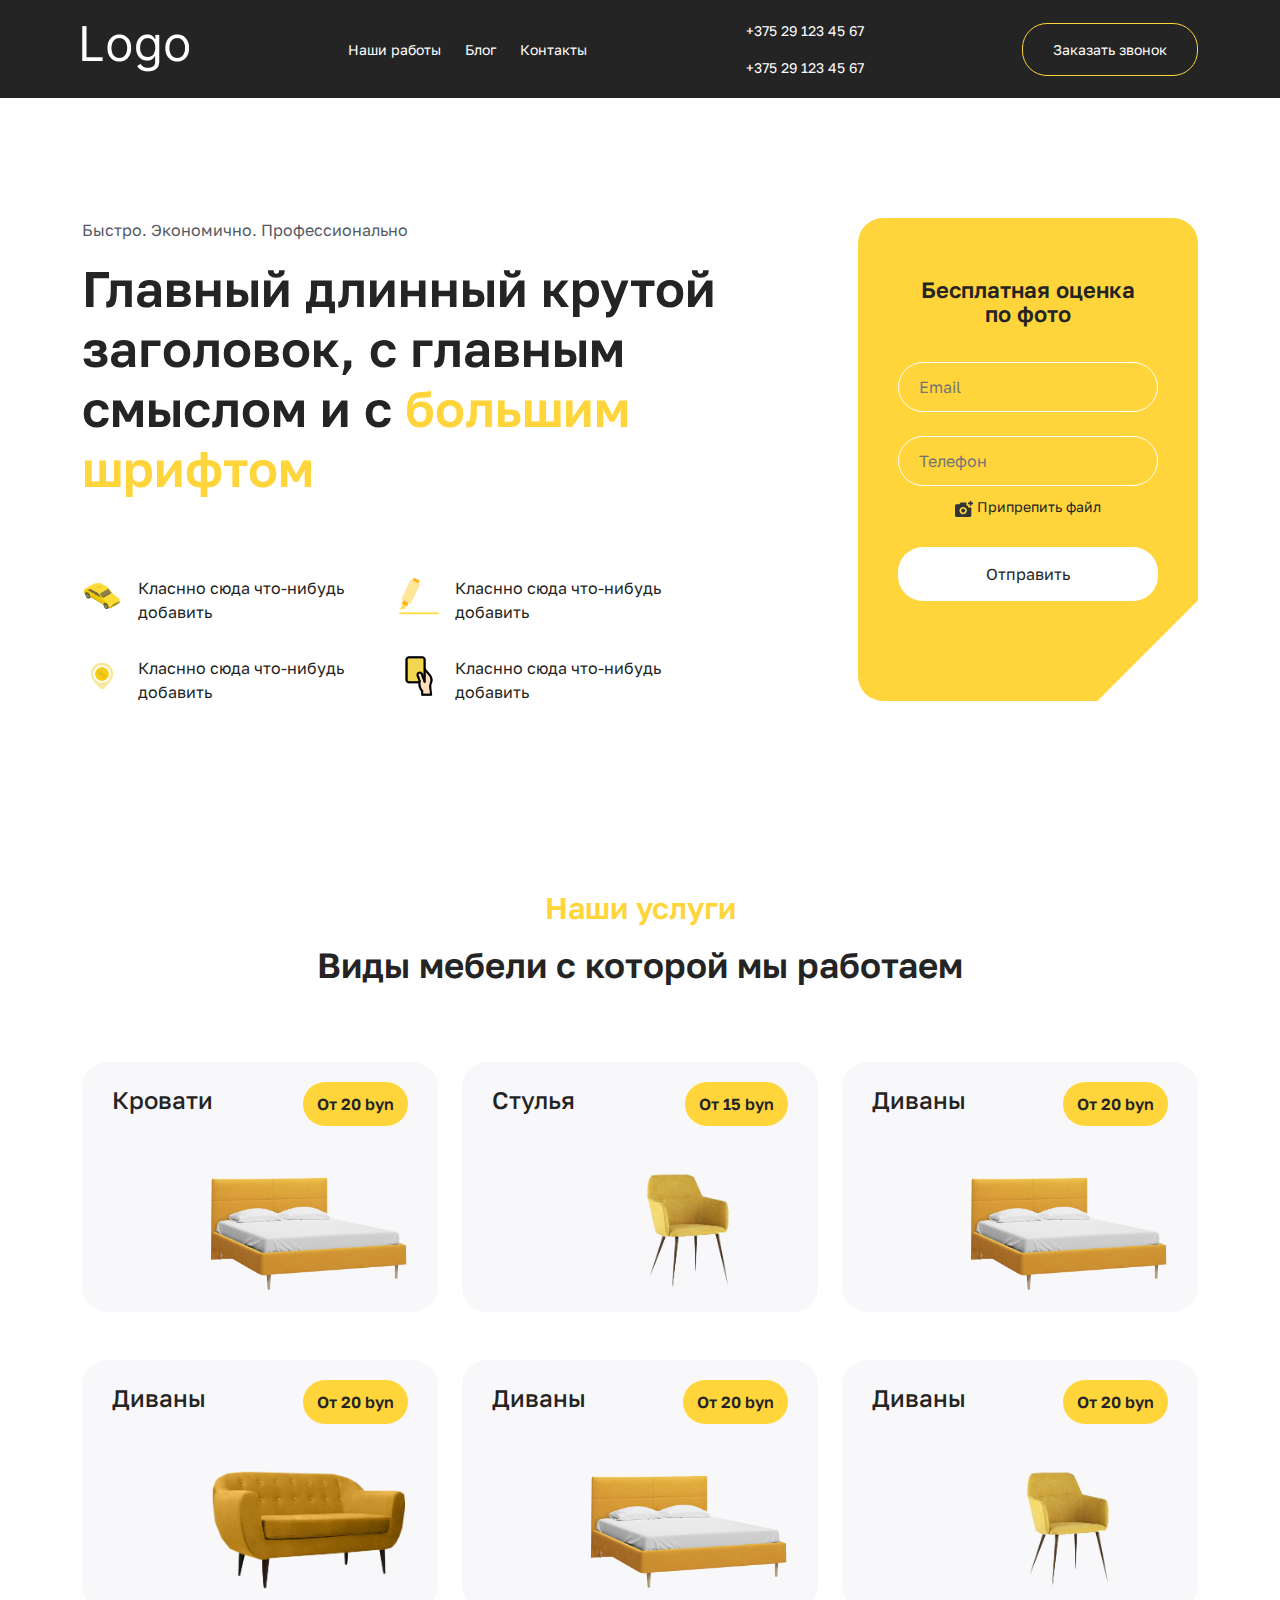
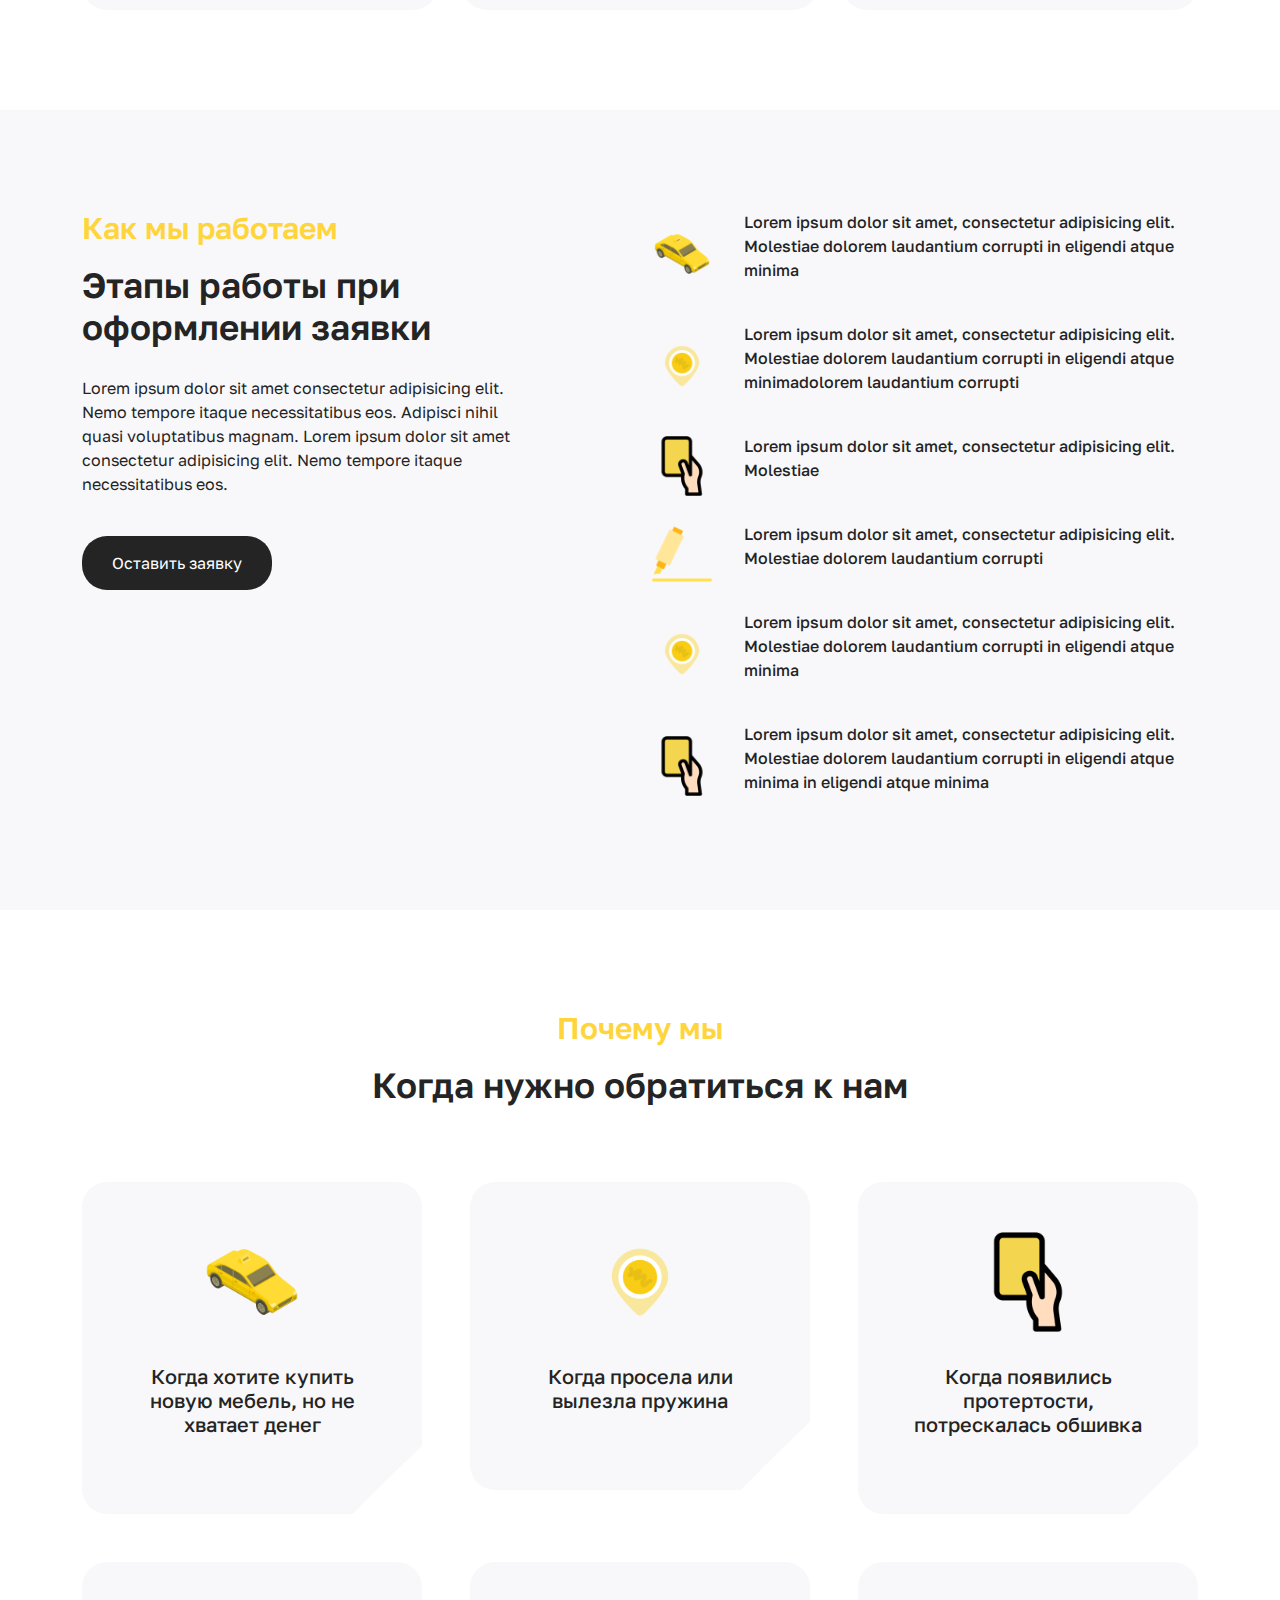
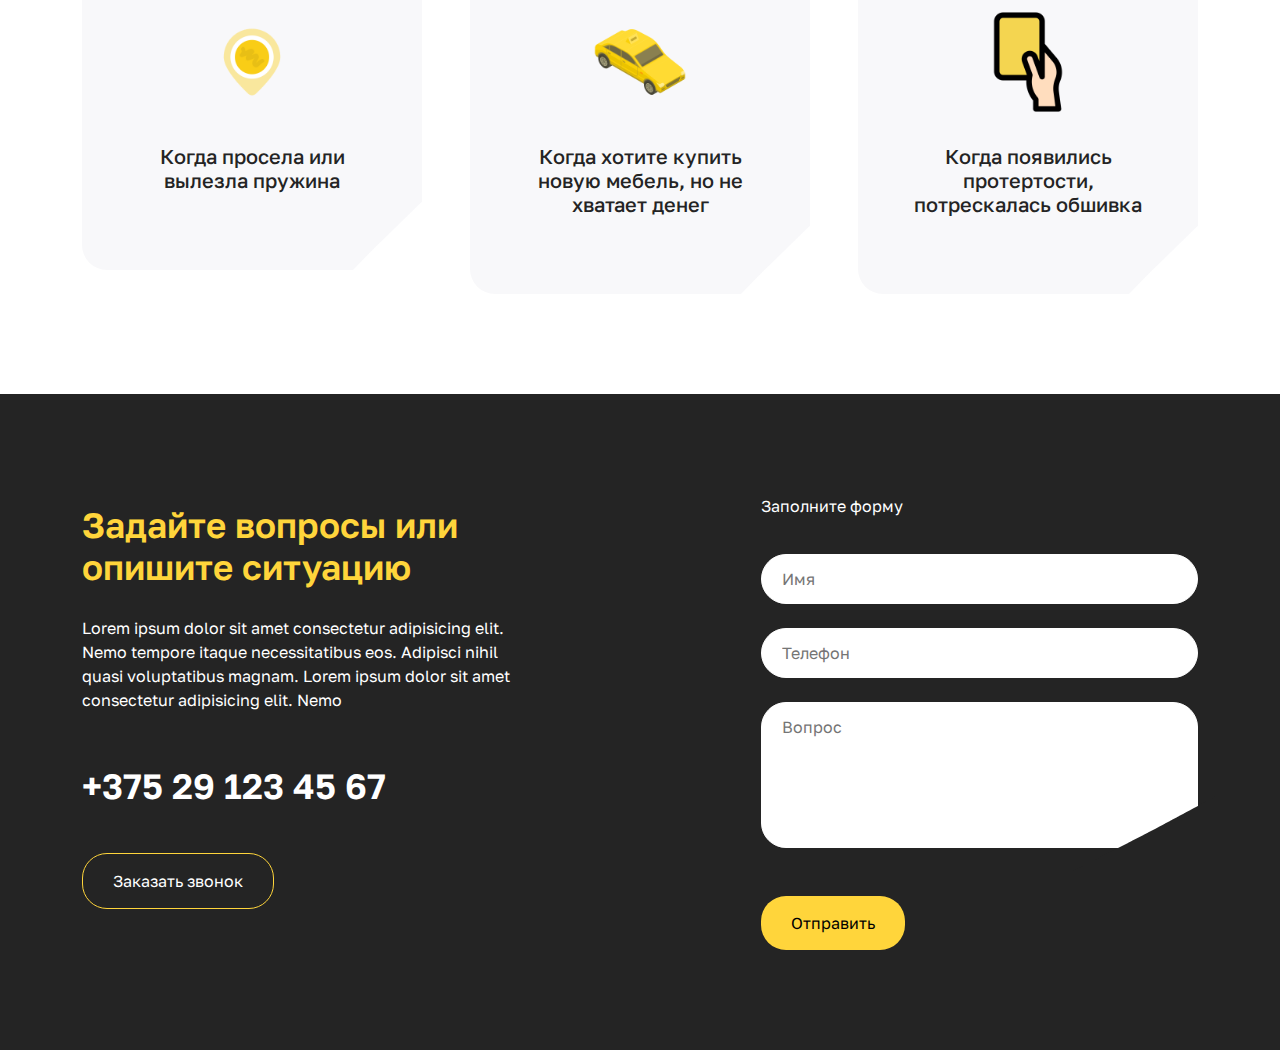
==== test/index.html @ 552418d0 "feat: add test" ====
<!DOCTYPE html>
<html lang="en">
  <head>
    <meta charset="UTF-8" />
    <meta name="viewport" content="width=device-width, initial-scale=1.0" />
    <link rel="stylesheet" href="./css/reset.css" />
    <link rel="stylesheet" href="./css/bootstrap.min.css" />
    <link rel="stylesheet" href="./css/style.min.css" />
    <title>Document</title>
  </head>
  <body>
    <header class="header">
      <div class="container">
        <div class="row justify-content-between align-items-center">
          <div class="col-auto">
            <a href="./index.html" class="logo">
              <img src="./img/Logo.png" alt="Логотип" />
            </a>
          </div>
          <div class="col-auto d-none d-md-block">
            <nav>
              <ul class="header__list">
                <li class="header__list-elem">
                  <a class="header__list-link" href="#">Наши работы</a>
                </li>
                <li class="header__list-elem">
                  <a class="header__list-link" href="#">Блог</a>
                </li>
                <li class="header__list-elem">
                  <a class="header__list-link" href="#">Контакты</a>
                </li>
              </ul>
            </nav>
          </div>
          <div class="col-auto">
            <div class="d-none d-lg-flex header__contacts">
              <a href="tel:+375 29 123 45 67">+375 29 123 45 67</a>
              <a href="tel:+375 29 123 45 67">+375 29 123 45 67</a>
            </div>
            <a class="d-block d-lg-none" href="tel:+375 29 123 45 67">
              <svg
                width="26"
                height="25"
                viewBox="0 0 26 25"
                fill="none"
                xmlns="http://www.w3.org/2000/svg"
              >
                <path
                  d="M18.1376 16.0383L17.4803 16.7045C17.4803 16.7045 15.916 18.2869 11.6477 13.9663C7.37941 9.64564 8.94373 8.06327 8.94373 8.06327L9.35684 7.64268C10.3781 6.61032 10.4748 4.95148 9.58362 3.73971L7.76363 1.26469C6.66008 -0.235326 4.52954 -0.433857 3.26566 0.845565L0.997897 3.1397C0.372456 3.775 -0.0464299 4.5956 0.0041253 5.50737C0.134124 7.84121 1.17123 12.8604 6.95475 18.7163C13.0893 24.9252 18.8453 25.1722 21.1983 24.9487C21.9436 24.8781 22.5908 24.4928 23.1122 23.9634L25.1633 21.8869C26.5499 20.4854 26.16 18.081 24.3862 17.1001L21.6273 15.5722C20.4631 14.9295 19.0476 15.1177 18.1376 16.0383Z"
                  fill="#FFD53B"
                />
              </svg>
            </a>
          </div>
          <div class="col-auto d-none d-md-block">
            <div class="header__btns">
              <button class="button button_secondary">Заказать звонок</button>
            </div>
          </div>
        </div>
      </div>
    </header>
    <section class="banner">
      <div class="container">
        <div class="row gy-4">
          <div class="col-12 col-md-7 col-lg-8">
            <span class="suptitle">Быстро. Экономично. Профессионально</span>
            <h1 class="mt-3">
              Главный длинный крутой заголовок, с главным смыслом и с
              <span class="main-color">большим шрифтом</span>
            </h1>
            <div class="d-none d-sm-block banner__preferense">
              <div class="row gy-3">
                <div class="col-sm-6 col-md-12 col-lg-5">
                  <div class="banner__preferense-elem">
                    <div class="banner__preferense-elem-img">
                      <img src="./img/car.png" alt="" />
                    </div>
                    <p>Класнно сюда что-нибудь добавить</p>
                  </div>
                </div>
                <div class="col-sm-6 col-md-12 col-lg-5">
                  <div class="banner__preferense-elem">
                    <div class="banner__preferense-elem-img">
                      <img src="./img/dogovor.png" alt="" />
                    </div>
                    <p>Класнно сюда что-нибудь добавить</p>
                  </div>
                </div>
                <div class="col-sm-6 col-md-12 col-lg-5">
                  <div class="banner__preferense-elem">
                    <div class="banner__preferense-elem-img">
                      <img src="./img/map.png" alt="" />
                    </div>

                    <p>Класнно сюда что-нибудь добавить</p>
                  </div>
                </div>
                <div class="col-sm-6 col-md-12 col-lg-5">
                  <div class="banner__preferense-elem">
                    <div class="banner__preferense-elem-img">
                      <img src="./img/pay.png" alt="" />
                    </div>
                    <p>Класнно сюда что-нибудь добавить</p>
                  </div>
                </div>
              </div>
            </div>
          </div>
          <div class="col-12 col-md-5 col-lg-4">
            <div class="banner__send">
              <form action=""></form>
              <p class="banner__send-title">
                Бесплатная оценка <br />
                по фото
              </p>
              <div class="banner__send-wrap">
                <input type="text" placeholder="Email" />
                <input type="text" placeholder="Телефон" />
              </div>
              <p class="file">
                <svg
                  width="18"
                  height="16"
                  viewBox="0 0 18 16"
                  fill="none"
                  xmlns="http://www.w3.org/2000/svg"
                >
                  <path
                    d="M14.7273 4.8V3.2H13.0909V1.6H14.7273V0H16.3636V1.6H18V3.2H16.3636V4.8H14.7273ZM8.18182 13.2C9.20455 13.2 10.074 12.8501 10.7902 12.1504C11.5064 11.4507 11.8642 10.6005 11.8636 9.6C11.8636 8.6 11.5058 7.75013 10.7902 7.0504C10.0745 6.35067 9.20509 6.00053 8.18182 6C7.15909 6 6.28991 6.35013 5.57427 7.0504C4.85864 7.75067 4.50055 8.60053 4.5 9.6C4.5 10.6 4.85809 11.4501 5.57427 12.1504C6.29045 12.8507 7.15964 13.2005 8.18182 13.2ZM8.18182 11.6C7.60909 11.6 7.125 11.4067 6.72955 11.02C6.33409 10.6333 6.13636 10.16 6.13636 9.6C6.13636 9.04 6.33409 8.56667 6.72955 8.18C7.125 7.79333 7.60909 7.6 8.18182 7.6C8.75455 7.6 9.23864 7.79333 9.63409 8.18C10.0295 8.56667 10.2273 9.04 10.2273 9.6C10.2273 10.16 10.0295 10.6333 9.63409 11.02C9.23864 11.4067 8.75455 11.6 8.18182 11.6ZM1.63636 16C1.18636 16 0.801273 15.8435 0.481091 15.5304C0.160909 15.2173 0.000545455 14.8405 0 14.4V4.8C0 4.36 0.160364 3.98347 0.481091 3.6704C0.801818 3.35733 1.18691 3.20053 1.63636 3.2H4.21364L5.72727 1.6H11.4545V4.8H13.0909V6.4H16.3636V14.4C16.3636 14.84 16.2035 15.2168 15.8834 15.5304C15.5632 15.844 15.1778 16.0005 14.7273 16H1.63636Z"
                    fill="#333333"
                  />
                </svg>

                Припрепить файл
              </p>
              <button class="button button_white">Отправить</button>
              <img src="./img/triangle.png" alt="" class="triangle" />
            </div>
          </div>
        </div>
      </div>
    </section>
    <section class="items">
      <div class="container">
        <div class="block-name text-md-center">
          <h2 class="suptitle main-color">Наши услуги</h2>
          <h3 class="block-name__title">Виды мебели с которой мы работаем</h3>
        </div>
        <div class="row mt-2 gx-4 gy-3 gy-md-5">
          <div class="col-12 col-md-6 col-lg-4">
            <div class="item-block">
              <div class="item-block__bg">
                <div class="item-block__info">
                  <h4 class="item-block__title">Кровати</h4>
                  <div class="item-block__price">От 20 byn</div>
                </div>
                <div class="item-block__img">
                  <img src="./img/11.png" alt="" />
                </div>
              </div>
            </div>
          </div>
          <div class="col-12 col-md-6 col-lg-4">
            <div class="item-block">
              <div class="item-block__bg">
                <div class="item-block__info">
                  <h4 class="item-block__title">Стулья</h4>
                  <div class="item-block__price">От 15 byn</div>
                </div>
                <div class="item-block__img">
                  <img src="./img/22.png" alt="" />
                </div>
              </div>
            </div>
          </div>
          <div class="col-12 col-md-6 col-lg-4">
            <div class="item-block">
              <div class="item-block__bg">
                <div class="item-block__info">
                  <h4 class="item-block__title">Диваны</h4>
                  <div class="item-block__price">От 20 byn</div>
                </div>
                <div class="item-block__img">
                  <img src="./img/11.png" alt="" />
                </div>
              </div>
            </div>
          </div>
          <div class="col-12 col-md-6 col-lg-4">
            <div class="item-block">
              <div class="item-block__bg">
                <div class="item-block__info">
                  <h4 class="item-block__title">Диваны</h4>
                  <div class="item-block__price">От 20 byn</div>
                </div>
                <div class="item-block__img">
                  <img src="./img/33.png" alt="" />
                </div>
              </div>
            </div>
          </div>
          <div class="col-12 col-md-6 col-lg-4">
            <div class="item-block">
              <div class="item-block__bg">
                <div class="item-block__info">
                  <h4 class="item-block__title">Диваны</h4>
                  <div class="item-block__price">От 20 byn</div>
                </div>
                <div class="item-block__img">
                  <img src="./img/11.png" alt="" />
                </div>
              </div>
            </div>
          </div>
          <div class="col-12 col-md-6 col-lg-4">
            <div class="item-block">
              <div class="item-block__bg">
                <div class="item-block__info">
                  <h4 class="item-block__title">Диваны</h4>
                  <div class="item-block__price">От 20 byn</div>
                </div>
                <div class="item-block__img">
                  <img src="./img/22.png" alt="" />
                </div>
              </div>
            </div>
          </div>
        </div>
      </div>
    </section>
    <section class="service">
      <div class="container">
        <div class="row justify-content-between gy-5">
          <div class="col-12 col-lg-5">
            <div class="block-name">
              <h2 class="suptitle main-color">Как мы работаем</h2>
              <h3 class="block-name__title">
                Этапы работы при оформлении заявки
              </h3>
              <p class="block-name__text">
                Lorem ipsum dolor sit amet consectetur adipisicing elit. Nemo
                tempore itaque necessitatibus eos. Adipisci nihil quasi
                voluptatibus magnam. Lorem ipsum dolor sit amet consectetur
                adipisicing elit. Nemo tempore itaque necessitatibus eos.
              </p>
              <button class="button button_black">Оставить заявку</button>
            </div>
          </div>
          <div class="col-12 col-lg-6">
            <div class="service__wrap">
              <div class="service__elem">
                <div class="service__img">
                  <img src="./img/car.png" alt="" />
                </div>
                <p class="service__text">
                  Lorem ipsum dolor sit amet, consectetur adipisicing elit.
                  Molestiae dolorem laudantium corrupti in eligendi atque minima
                </p>
              </div>

              <div class="service__elem">
                <div class="service__img">
                  <img src="./img/map.png" alt="" />
                </div>
                <p class="service__text">
                  Lorem ipsum dolor sit amet, consectetur adipisicing elit.
                  Molestiae dolorem laudantium corrupti in eligendi atque
                  minimadolorem laudantium corrupti
                </p>
              </div>
              <div class="service__elem">
                <div class="service__img">
                  <img src="./img/pay.png" alt="" />
                </div>
                <p class="service__text">
                  Lorem ipsum dolor sit amet, consectetur adipisicing elit.
                  Molestiae
                </p>
              </div>
              <div class="service__elem">
                <div class="service__img">
                  <img src="./img/dogovor.png" alt="" />
                </div>
                <p class="service__text">
                  Lorem ipsum dolor sit amet, consectetur adipisicing elit.
                  Molestiae dolorem laudantium corrupti
                </p>
              </div>
              <div class="service__elem">
                <div class="service__img">
                  <img src="./img/map.png" alt="" />
                </div>
                <p class="service__text">
                  Lorem ipsum dolor sit amet, consectetur adipisicing elit.
                  Molestiae dolorem laudantium corrupti in eligendi atque minima
                </p>
              </div>
              <div class="service__elem">
                <div class="service__img">
                  <img src="./img/pay.png" alt="" />
                </div>
                <p class="service__text">
                  Lorem ipsum dolor sit amet, consectetur adipisicing elit.
                  Molestiae dolorem laudantium corrupti in eligendi atque minima
                  in eligendi atque minima
                </p>
              </div>
            </div>
          </div>
        </div>
      </div>
    </section>
    <section class="preference">
      <div class="container">
        <div class="block-name text-center">
          <h2 class="suptitle main-color">Почему мы</h2>
          <h3 class="block-name__title">Когда нужно обратиться к нам</h3>
        </div>
        <div class="row mt-0 g-3 g-md-5">
          <div class="col-12 col-md-6 col-lg-4">
            <div class="pref-block">
              <img src="./img/car.png" alt="" />
              <h4 class="pref-block__title">
                Когда хотите купить новую мебель, но не хватает денег
              </h4>
              <img src="./img/triangle-2.png" alt="" class="triangle-2" />
            </div>
          </div>
          <div class="col-12 col-md-6 col-lg-4">
            <div class="pref-block">
              <img src="./img/map.png" alt="" />
              <h4 class="pref-block__title">
                Когда просела или вылезла пружина
              </h4>
              <img src="./img/triangle-2.png" alt="" class="triangle-2" />
            </div>
          </div>
          <div class="col-12 col-md-6 col-lg-4">
            <div class="pref-block">
              <img src="./img/pay.png" alt="" />
              <h4 class="pref-block__title">
                Когда появились протертости, потрескалась обшивка
              </h4>
              <img src="./img/triangle-2.png" alt="" class="triangle-2" />
            </div>
          </div>
          <div class="col-12 col-md-6 col-lg-4">
            <div class="pref-block">
              <img src="./img/map.png" alt="" />
              <h4 class="pref-block__title">
                Когда просела или вылезла пружина
              </h4>
              <img src="./img/triangle-2.png" alt="" class="triangle-2" />
            </div>
          </div>
          <div class="col-12 col-md-6 col-lg-4">
            <div class="pref-block">
              <img src="./img/car.png" alt="" />
              <h4 class="pref-block__title">
                Когда хотите купить новую мебель, но не хватает денег
              </h4>
              <img src="./img/triangle-2.png" alt="" class="triangle-2" />
            </div>
          </div>
          <div class="col-12 col-md-6 col-lg-4">
            <div class="pref-block">
              <img src="./img/pay.png" alt="" />
              <h4 class="pref-block__title">
                Когда появились протертости, потрескалась обшивка
              </h4>
              <img src="./img/triangle-2.png" alt="" class="triangle-2" />
            </div>
          </div>
        </div>
      </div>
    </section>
    <div class="question">
      <div class="container">
        <div class="row justify-content-between gy-5 g-md-5">
          <div class="col-12 col-md-7 col-lg-5">
            <div class="block-name">
              <h3 class="block-name__title main-color">
                Задайте вопросы или опишите ситуацию
              </h3>
              <p class="block-name__text white-color">
                Lorem ipsum dolor sit amet consectetur adipisicing elit. Nemo
                tempore itaque necessitatibus eos. Adipisci nihil quasi
                voluptatibus magnam. Lorem ipsum dolor sit amet consectetur
                adipisicing elit. Nemo
              </p>
              <a href="tel:+375 29 123 45 67" class="block-phone mt-5"
                >+375 29 123 45 67</a
              >
              <button class="button button_secondary">Заказать звонок</button>
            </div>
          </div>
          <div class="col-12 col-md-5 col-lg-5">
            <div class="mail">
              <form action="">
                <p>Заполните форму</p>
                <div class="mail__wrap">
                  <input type="text" placeholder="Имя" />
                  <input type="text" placeholder="Телефон" />
                  <textarea
                    name=""
                    id=""
                    cols="30"
                    rows="5"
                    placeholder="Вопрос"
                  ></textarea>
                  <img src="./img/triangle-3.png" alt="" class="triangle-3" />
                </div>
                <button class="button button_primary mt-5">Отправить</button>
              </form>
            </div>
          </div>
        </div>
      </div>
    </div>
  </body>
</html>
---- test/css/style.min.css ----
@import url(https://fonts.googleapis.com/css2?family=Golos+Text:wght@400;500;600;700;800;900&display=swap);.button{display:flex;align-items:center;justify-content:center;gap:.5rem;outline:0;border:none;border-radius:25px;background-color:rgba(0,0,0,0);padding:15px 30px;transition:.4s}@media screen and (max-width:991px){.button{padding:10px 15px}}.button_primary{background-color:#ffd53b}.button_secondary{border:1.5px solid #ffd53b;color:#fff}.button_secondary:hover{background-color:#ffd53b;color:#242424}.button_white{background-color:#fff;color:#242424}.button_white:hover{background-color:#ffd53b}.button_black{background-color:#242424;color:#fff}.button_black:hover{background-color:#ffd53b;color:#242424}body{font-family:"Golos Text",sans-serif;color:#242424}.overflow{overflow-y:hidden}a{text-decoration:none}.suptitle{color:#555a65}.main-color{color:#ffd53b}.white-color{color:#fff}.file{font-size:14px;font-weight:400;padding:10px 0;text-align:center}.block-phone{display:block;color:#fff;font-size:35px;font-weight:600;transition:.4s}.block-phone:hover{color:#ffd53b}@media screen and (max-width:767px){.block-phone{font-size:25px}}ul{margin:0;padding:0}.header{padding:20px 0;background-color:#242424;color:#fff;font-size:14px}.header__list{display:flex;gap:1.5rem}.header__list-link{color:#fff;transition:.4s}.header__list-link:hover{color:#ffd53b}.header__contacts{display:flex;flex-direction:column;gap:1rem}.header__contacts a{color:#fff;transition:.4s}.header__contacts a:hover{color:#ffd53b}.header__btns{display:flex;gap:1.5rem}.banner{padding:120px 0 100px}@media screen and (max-width:1199px){.banner{padding:70px 0 100px}}@media screen and (max-width:991px){.banner{padding:70px 0}}@media screen and (max-width:767px){.banner{padding:50px 0 70px}}.banner h1{font-weight:600;font-size:50px}@media screen and (max-width:1199px){.banner h1{font-size:40px}}@media screen and (max-width:991px){.banner h1{font-size:35px}}@media screen and (max-width:767px){.banner h1{font-size:30px}}.banner__preferense{padding:70px 0 0 0}@media screen and (max-width:1199px){.banner__preferense{padding:50px 0 0 0}}@media screen and (max-width:991px){.banner__preferense{padding:30px 0 0 0}}.banner__preferense-elem{display:flex;gap:1rem}.banner__preferense-elem p{max-width:220px}@media screen and (max-width:767px){.banner__preferense-elem p{max-width:100%}}.banner__preferense-elem-img{width:40px}.banner__preferense-elem-img img{width:100%}.banner__send{position:relative;margin-left:auto;padding:60px 40px 100px;max-width:340px;background-color:#ffd53b;border-radius:25px}@media screen and (max-width:1199px){.banner__send{padding:30px 20px 45px;position:static}}@media screen and (max-width:991px){.banner__send{position:sticky;top:20px}}@media screen and (max-width:767px){.banner__send{margin-left:auto;margin-right:auto}}.banner__send-title{font-size:22px;font-weight:600;text-align:center;line-height:110%}.banner__send-wrap{display:flex;flex-direction:column;gap:1.5rem;padding-top:20px}.banner__send input{display:block;outline:0;padding:12px 20px;width:100%;border:1.5px solid #fff;border-radius:25px;background:rgba(0,0,0,0)}.banner__send button{width:100%;margin-top:20px}.banner__send .triangle{position:absolute;bottom:-25px;right:-19px}@media screen and (max-width:1199px){.banner__send .triangle{bottom:-75px}}@media screen and (max-width:767px){.banner__send .triangle{display:none}}.block-name h2{font-size:30px;font-weight:600}@media screen and (max-width:767px){.block-name h2{font-size:20px}}.block-name h3{padding:10px 0 20px;font-weight:600;font-size:35px}@media screen and (max-width:767px){.block-name h3{font-size:25px}}.block-name button{margin-top:40px}.item-block__bg{display:flex;flex-direction:column;justify-content:space-between;align-items:end;height:250px;padding:20px 30px;border-radius:25px;background-color:#f8f8fa}.item-block__info{width:100%;display:flex;justify-content:space-between;align-items:center}.item-block__price{background-color:#ffd53b;padding:10px 14px;border-radius:25px;font-weight:600}.item-block__img{width:200px}.item-block__img img{width:100%;max-height:120px;-o-object-fit:contain;object-fit:contain}.items{padding:70px 0 100px}@media screen and (max-width:991px){.items{padding:50px 0 70px}}@media screen and (max-width:767px){.items{padding:0 0 70px}}.service{padding:100px 0 100px;background-color:#f8f8fa}@media screen and (max-width:767px){.service{padding:70px 0 70px}}.service__wrap{display:flex;flex-direction:column;gap:1.5rem}.service__elem{display:flex;align-items:center;gap:2rem}@media screen and (max-width:767px){.service__elem{gap:1rem}}.service__img{width:60px;flex-shrink:0}.service__img img{width:100%}.service__text{font-weight:500}@media screen and (max-width:425px){.service__text{font-size:14px}}.preference{padding:100px 0 100px}@media screen and (max-width:767px){.preference{padding:70px 0 70px}}.pref-block{position:relative;display:flex;flex-direction:column;align-items:center;gap:2rem;padding:50px 40px 70px;text-align:center;background-color:#f8f8fa;border-radius:25px}@media screen and (max-width:767px){.pref-block{padding:20px 20px 40px;gap:1rem}}.pref-block img{width:100px}.pref-block__title{font-size:20px}@media screen and (max-width:767px){.pref-block__title{font-size:16px}}.pref-block .triangle-2{position:absolute;bottom:-28px;right:-3px}@media screen and (max-width:767px){.pref-block .triangle-2{display:none}}.question{padding:100px 0 100px;background-color:#242424;color:#fff}@media screen and (max-width:767px){.question{padding:70px 0 70px}}.mail__wrap{position:relative;display:flex;flex-direction:column;gap:1.5rem;padding-top:20px}.mail__wrap input{display:block;outline:0;padding:12px 20px;width:100%;border:1.5px solid #fff;border-radius:25px;background:#fff}.mail__wrap textarea{display:block;outline:0;padding:12px 20px;width:100%;border:1.5px solid #fff;border-radius:25px;background:#fff}.mail__wrap .triangle-3{position:absolute;bottom:-23px;right:-18px}@media screen and (max-width:767px){.mail__wrap .triangle-3{display:none}}
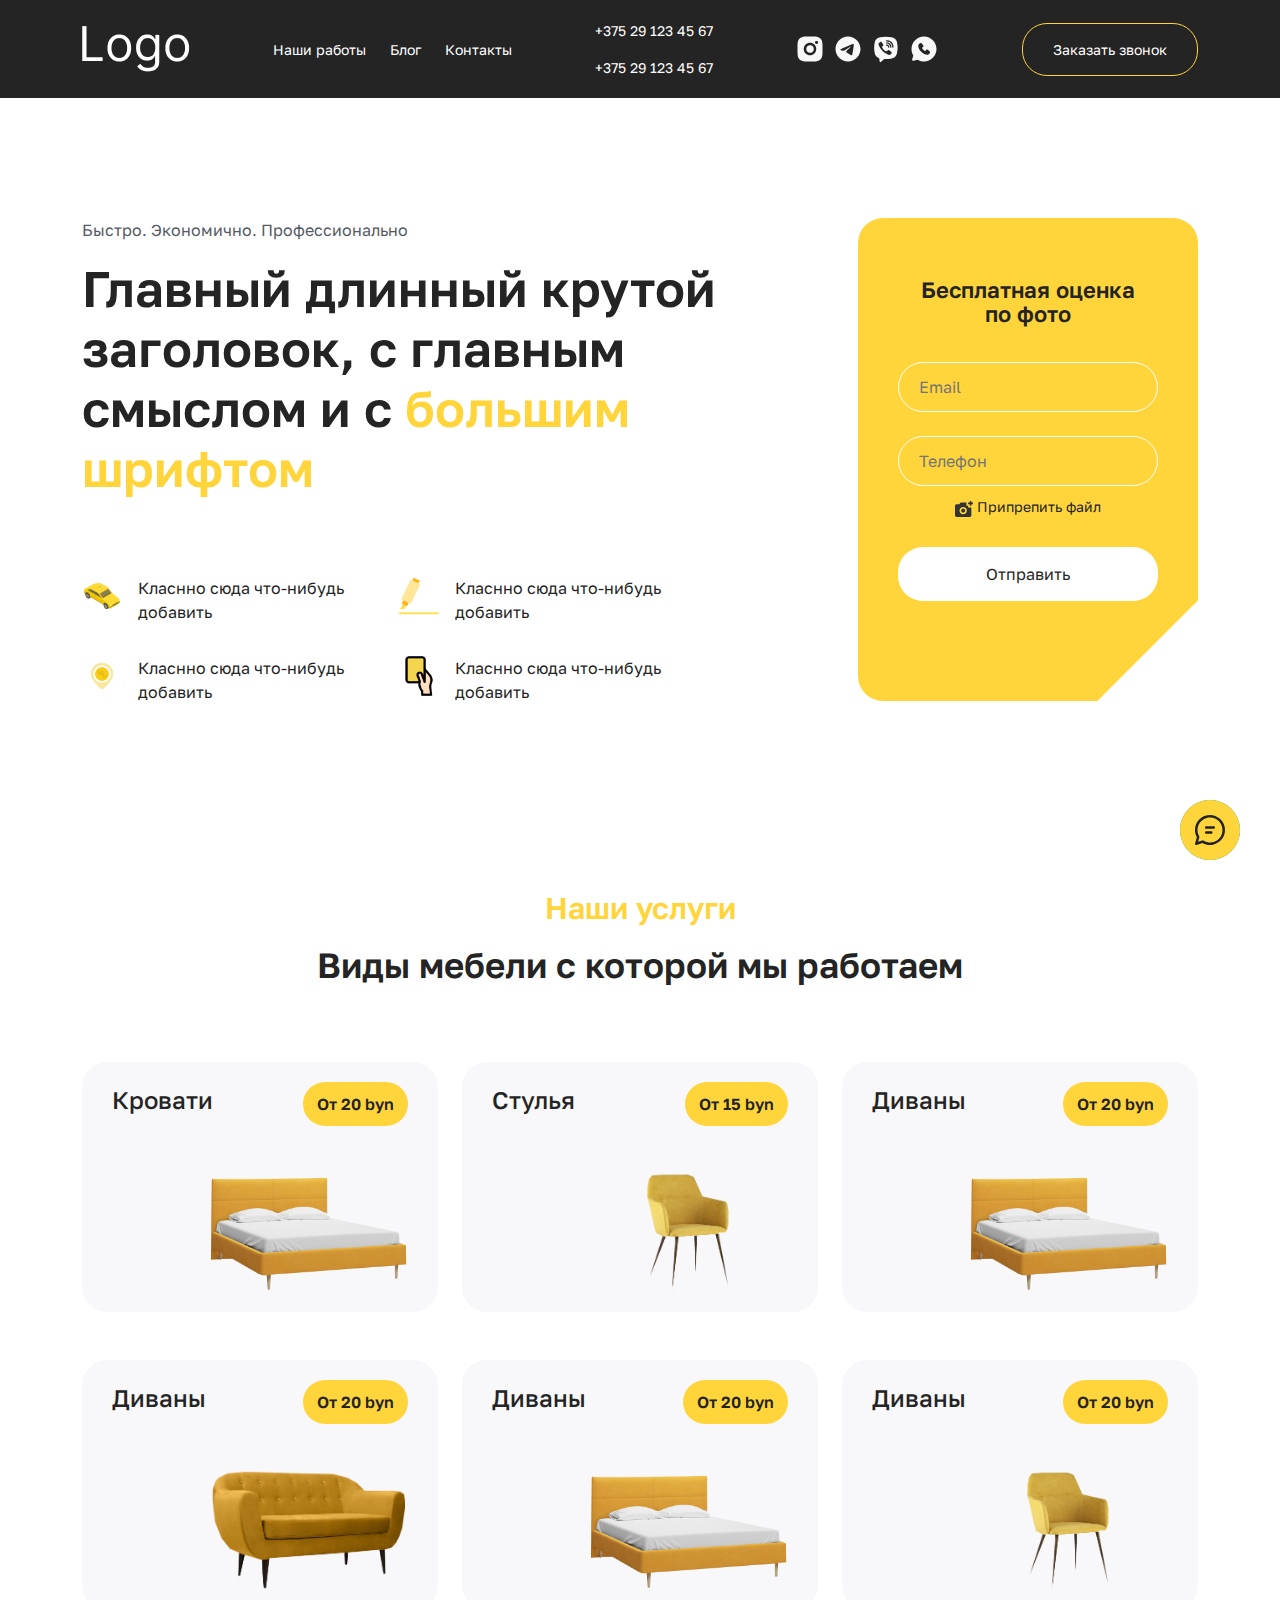
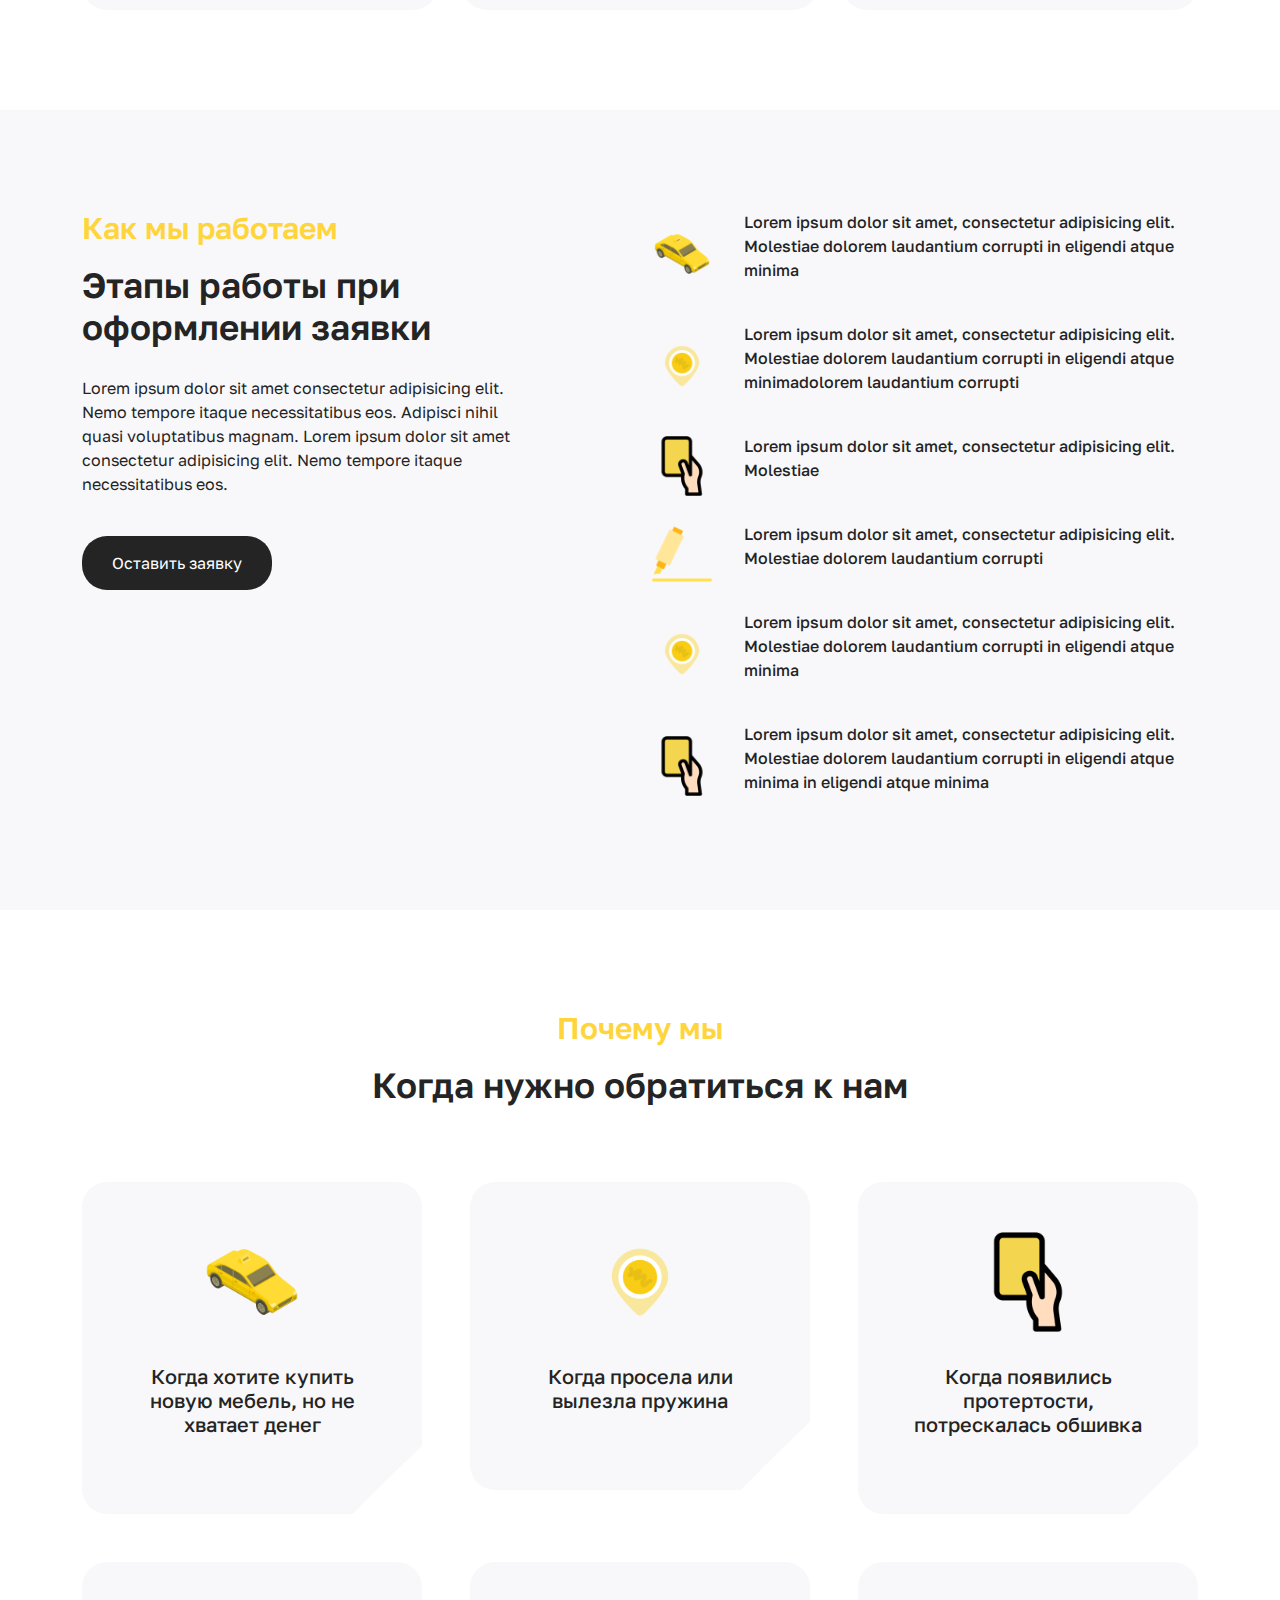
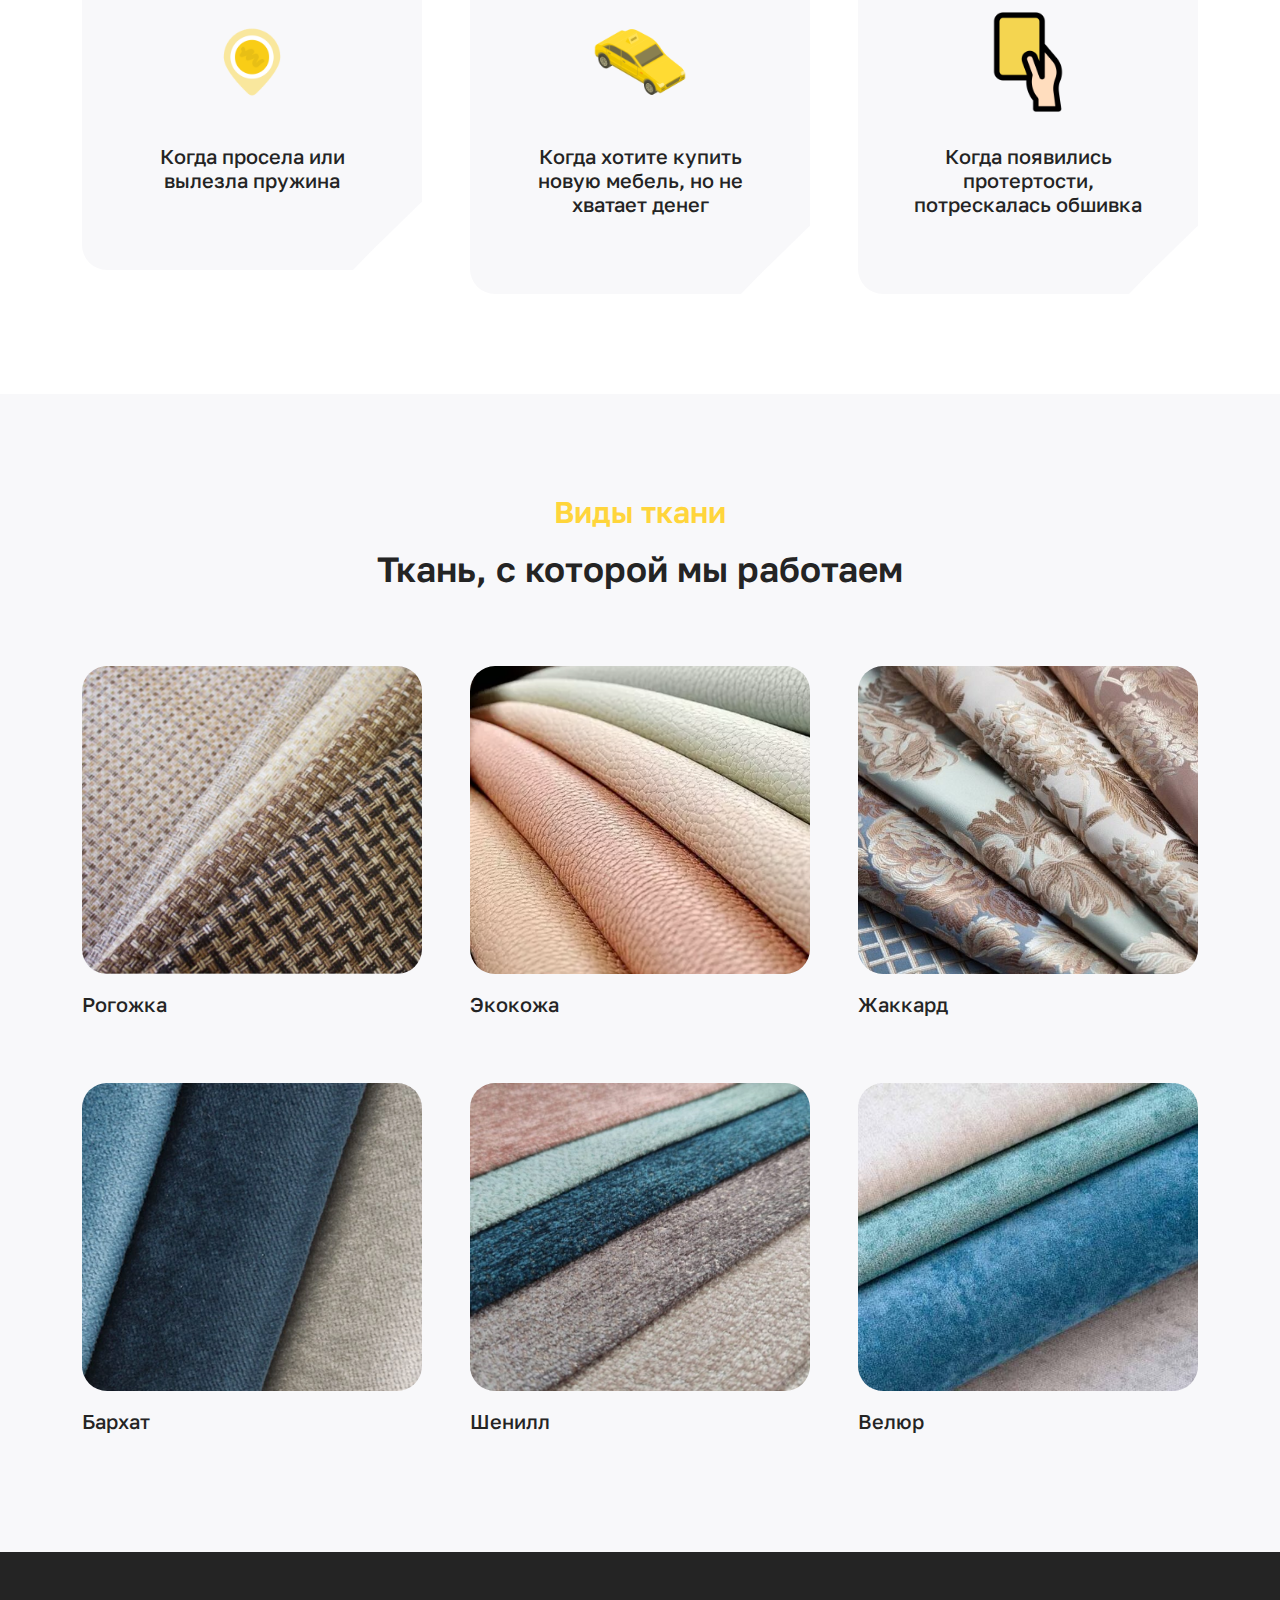
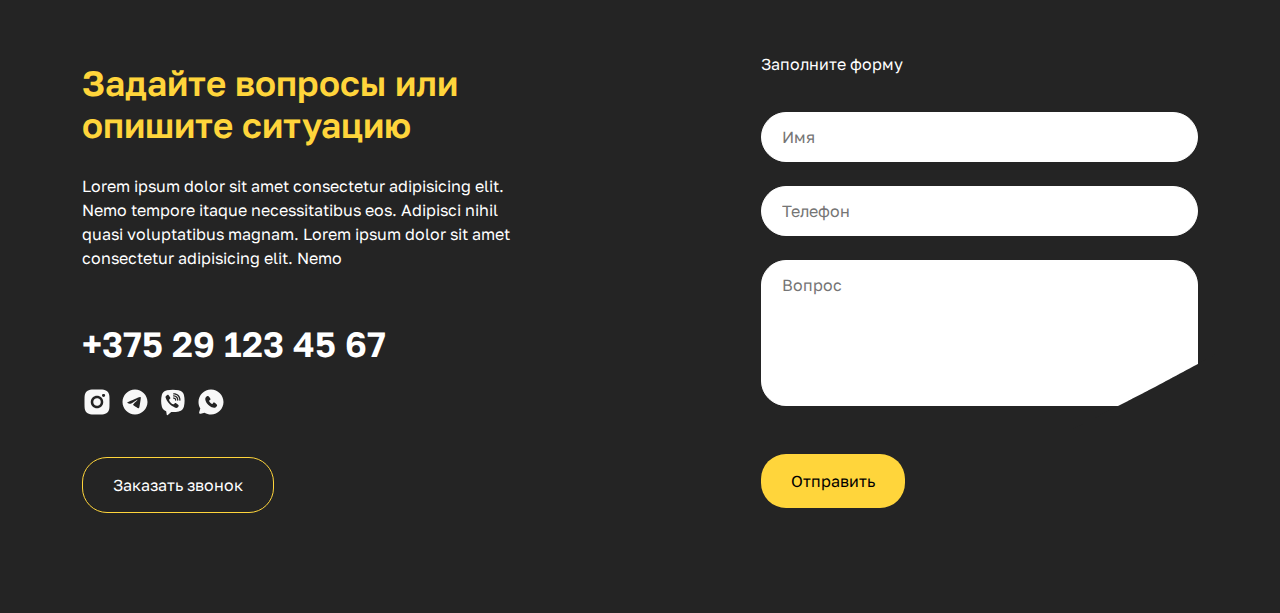
==== commit 8856b77e: "feat: add praki to main" ====
--- a/test/index.html
+++ b/test/index.html
@@ -51,6 +51,69 @@
                 />
               </svg>
             </a>
+          </div>
+          <div class="col-auto">
+            <div class="d-none d-lg-flex gap-2">
+              <svg
+                width="30"
+                height="30"
+                viewBox="0 0 24 24"
+                fill="none"
+                xmlns="http://www.w3.org/2000/svg"
+              >
+                <path
+                  d="M13.028 2C14.153 2.003 14.724 2.009 15.217 2.023L15.411 2.03C15.635 2.038 15.856 2.048 16.123 2.06C17.187 2.11 17.913 2.278 18.55 2.525C19.21 2.779 19.766 3.123 20.322 3.678C20.8305 4.1779 21.224 4.78259 21.475 5.45C21.722 6.087 21.89 6.813 21.94 7.878C21.952 8.144 21.962 8.365 21.97 8.59L21.976 8.784C21.991 9.276 21.997 9.847 21.999 10.972L22 11.718V13.028C22.0025 13.7574 21.9948 14.4868 21.977 15.216L21.971 15.41C21.963 15.635 21.953 15.856 21.941 16.122C21.891 17.187 21.721 17.912 21.475 18.55C21.2247 19.2178 20.8311 19.8226 20.322 20.322C19.822 20.8303 19.2173 21.2238 18.55 21.475C17.913 21.722 17.187 21.89 16.123 21.94C15.8857 21.9512 15.6484 21.9612 15.411 21.97L15.217 21.976C14.724 21.99 14.153 21.997 13.028 21.999L12.282 22H10.973C10.2433 22.0025 9.51355 21.9948 8.78403 21.977L8.59003 21.971C8.35264 21.962 8.1153 21.9517 7.87803 21.94C6.81403 21.89 6.08803 21.722 5.45003 21.475C4.7827 21.2244 4.17824 20.8308 3.67903 20.322C3.17007 19.8223 2.77625 19.2176 2.52503 18.55C2.27803 17.913 2.11003 17.187 2.06003 16.122C2.04889 15.8847 2.03889 15.6474 2.03003 15.41L2.02503 15.216C2.0066 14.4868 1.99827 13.7574 2.00003 13.028V10.972C1.99724 10.2426 2.00457 9.5132 2.02203 8.784L2.02903 8.59C2.03703 8.365 2.04703 8.144 2.05903 7.878C2.10903 6.813 2.27703 6.088 2.52403 5.45C2.77514 4.7819 3.16975 4.17702 3.68003 3.678C4.17912 3.16947 4.78317 2.77599 5.45003 2.525C6.08803 2.278 6.81303 2.11 7.87803 2.06C8.14403 2.048 8.36603 2.038 8.59003 2.03L8.78403 2.024C9.51322 2.00623 10.2426 1.99857 10.972 2.001L13.028 2ZM12 7C10.6739 7 9.40218 7.52678 8.46449 8.46447C7.52681 9.40215 7.00003 10.6739 7.00003 12C7.00003 13.3261 7.52681 14.5979 8.46449 15.5355C9.40218 16.4732 10.6739 17 12 17C13.3261 17 14.5979 16.4732 15.5356 15.5355C16.4732 14.5979 17 13.3261 17 12C17 10.6739 16.4732 9.40215 15.5356 8.46447C14.5979 7.52678 13.3261 7 12 7ZM12 9C12.394 8.99993 12.7841 9.07747 13.1481 9.22817C13.5121 9.37887 13.8429 9.5998 14.1215 9.87833C14.4001 10.1569 14.6211 10.4875 14.772 10.8515C14.9228 11.2154 15.0005 11.6055 15.0005 11.9995C15.0006 12.3935 14.9231 12.7836 14.7724 13.1476C14.6217 13.5116 14.4007 13.8423 14.1222 14.121C13.8437 14.3996 13.513 14.6206 13.149 14.7714C12.7851 14.9223 12.395 14.9999 12.001 15C11.2054 15 10.4423 14.6839 9.87971 14.1213C9.3171 13.5587 9.00103 12.7956 9.00103 12C9.00103 11.2044 9.3171 10.4413 9.87971 9.87868C10.4423 9.31607 11.2054 9 12.001 9M17.251 5.5C16.9195 5.5 16.6016 5.6317 16.3671 5.86612C16.1327 6.10054 16.001 6.41848 16.001 6.75C16.001 7.08152 16.1327 7.39946 16.3671 7.63388C16.6016 7.8683 16.9195 8 17.251 8C17.5825 8 17.9005 7.8683 18.1349 7.63388C18.3693 7.39946 18.501 7.08152 18.501 6.75C18.501 6.41848 18.3693 6.10054 18.1349 5.86612C17.9005 5.6317 17.5825 5.5 17.251 5.5Z"
+                  fill="#F8F8F8"
+                />
+              </svg>
+              <svg
+                width="30"
+                height="30"
+                viewBox="0 0 24 24"
+                fill="none"
+                xmlns="http://www.w3.org/2000/svg"
+              >
+                <path
+                  d="M12 2C6.48 2 2 6.48 2 12C2 17.52 6.48 22 12 22C17.52 22 22 17.52 22 12C22 6.48 17.52 2 12 2ZM16.64 8.8C16.49 10.38 15.84 14.22 15.51 15.99C15.37 16.74 15.09 16.99 14.83 17.02C14.25 17.07 13.81 16.64 13.25 16.27C12.37 15.69 11.87 15.33 11.02 14.77C10.03 14.12 10.67 13.76 11.24 13.18C11.39 13.03 13.95 10.7 14 10.49C14.0069 10.4582 14.006 10.4252 13.9973 10.3938C13.9886 10.3624 13.9724 10.3337 13.95 10.31C13.89 10.26 13.81 10.28 13.74 10.29C13.65 10.31 12.25 11.24 9.52 13.08C9.12 13.35 8.76 13.49 8.44 13.48C8.08 13.47 7.4 13.28 6.89 13.11C6.26 12.91 5.77 12.8 5.81 12.45C5.83 12.27 6.08 12.09 6.55 11.9C9.47 10.63 11.41 9.79 12.38 9.39C15.16 8.23 15.73 8.03 16.11 8.03C16.19 8.03 16.38 8.05 16.5 8.15C16.6 8.23 16.63 8.34 16.64 8.42C16.63 8.48 16.65 8.66 16.64 8.8Z"
+                  fill="#F8F8F8"
+                />
+              </svg>
+              <svg
+                width="30"
+                height="30"
+                viewBox="0 0 24 24"
+                fill="none"
+                xmlns="http://www.w3.org/2000/svg"
+              >
+                <path
+                  fill-rule="evenodd"
+                  clip-rule="evenodd"
+                  d="M16.676 2.62798C13.5298 1.92471 10.2672 1.92471 7.12101 2.62798L6.78201 2.70298C5.89702 2.90085 5.08421 3.34017 4.43387 3.97215C3.78353 4.60413 3.32112 5.40403 3.09801 6.28298C2.3005 9.42551 2.3005 12.7175 3.09801 15.86C3.31078 16.6982 3.74141 17.4653 4.34624 18.0835C4.95107 18.7017 5.70859 19.149 6.54201 19.38L7.00701 22.156C7.02185 22.2441 7.06005 22.3267 7.11764 22.3951C7.17523 22.4634 7.25009 22.5151 7.33443 22.5447C7.41877 22.5743 7.50951 22.5808 7.5972 22.5634C7.68489 22.5461 7.76632 22.5055 7.83301 22.446L10.564 20.003C12.6141 20.1281 14.6716 19.9642 16.676 19.516L17.016 19.441C17.901 19.2431 18.7138 18.8038 19.3641 18.1718C20.0145 17.5398 20.4769 16.7399 20.7 15.861C21.4974 12.7184 21.4974 9.42652 20.7 6.28398C20.4768 5.4049 20.0142 4.60492 19.3637 3.97292C18.7132 3.34093 17.9002 2.90168 17.015 2.70398L16.676 2.62798ZM7.96501 6.20198C7.77915 6.17493 7.58964 6.21234 7.42801 6.30798H7.41401C7.03901 6.52798 6.70101 6.80498 6.41301 7.13098C6.17301 7.40798 6.04301 7.68798 6.00901 7.95798C5.98901 8.11798 6.00301 8.27998 6.05001 8.43298L6.06801 8.44298C6.33801 9.23598 6.69001 9.99898 7.12001 10.717C7.67446 11.7255 8.35676 12.6582 9.15 13.492L9.17401 13.526L9.21201 13.554L9.235 13.581L9.263 13.605C10.0997 14.4006 11.0346 15.0862 12.045 15.645C13.2 16.274 13.901 16.571 14.322 16.695V16.701C14.445 16.739 14.557 16.756 14.67 16.756C15.0285 16.7295 15.3679 16.5837 15.634 16.342C15.959 16.054 16.234 15.715 16.448 15.338V15.331C16.649 14.951 16.581 14.593 16.291 14.35C15.7085 13.841 15.0786 13.389 14.41 13C13.962 12.757 13.507 12.904 13.323 13.15L12.93 13.646C12.728 13.892 12.362 13.858 12.362 13.858L12.352 13.864C9.62101 13.167 8.89201 10.402 8.89201 10.402C8.89201 10.402 8.85801 10.026 9.11101 9.83398L9.603 9.43798C9.839 9.24598 10.003 8.79198 9.75001 8.34398C9.36361 7.67475 8.91245 7.04506 8.40301 6.46398C8.29189 6.32723 8.13607 6.23409 7.96301 6.20098L7.96501 6.20198ZM12.579 4.99998C12.4464 4.99998 12.3192 5.05266 12.2255 5.14643C12.1317 5.2402 12.079 5.36738 12.079 5.49998C12.079 5.63259 12.1317 5.75977 12.2255 5.85354C12.3192 5.94731 12.4464 5.99998 12.579 5.99998C13.844 5.99998 14.894 6.41298 15.725 7.20498C16.152 7.63798 16.485 8.15098 16.703 8.71298C16.922 9.27598 17.022 9.87698 16.996 10.479C16.9932 10.5446 17.0034 10.6102 17.026 10.6719C17.0486 10.7336 17.0831 10.7903 17.1276 10.8387C17.2174 10.9364 17.3424 10.9944 17.475 11C17.6076 11.0056 17.737 10.9582 17.8347 10.8684C17.9324 10.7786 17.9904 10.6536 17.996 10.521C18.027 9.78047 17.9041 9.04157 17.635 8.35098C17.3647 7.65712 16.955 7.0261 16.431 6.49698L16.421 6.48698C15.39 5.50198 14.085 4.99998 12.579 4.99998ZM12.545 6.64398C12.4124 6.64398 12.2852 6.69666 12.1915 6.79043C12.0977 6.8842 12.045 7.01138 12.045 7.14398C12.045 7.27659 12.0977 7.40377 12.1915 7.49754C12.2852 7.59131 12.4124 7.64398 12.545 7.64398H12.562C13.474 7.70898 14.138 8.01298 14.603 8.51198C15.08 9.02598 15.327 9.66498 15.308 10.455C15.305 10.5876 15.3547 10.716 15.4463 10.8119C15.5379 10.9078 15.6639 10.9634 15.7965 10.9665C15.9291 10.9695 16.0575 10.9198 16.1534 10.8282C16.2494 10.7366 16.305 10.6106 16.308 10.478C16.332 9.44098 15.998 8.54598 15.336 7.83198V7.82998C14.659 7.10398 13.73 6.71998 12.612 6.64498L12.595 6.64298L12.545 6.64398ZM12.526 8.31898C12.4591 8.31308 12.3917 8.32072 12.3278 8.34145C12.2639 8.36217 12.2048 8.39556 12.1541 8.43962C12.1034 8.48368 12.0621 8.53751 12.0327 8.59788C12.0032 8.65826 11.9862 8.72395 11.9827 8.79103C11.9792 8.85812 11.9893 8.92521 12.0123 8.98832C12.0353 9.05143 12.0708 9.10926 12.1167 9.15835C12.1625 9.20744 12.2178 9.24679 12.2792 9.27404C12.3406 9.3013 12.4068 9.3159 12.474 9.31698C12.892 9.33898 13.159 9.46498 13.327 9.63398C13.496 9.80398 13.622 10.077 13.645 10.504C13.6463 10.5711 13.661 10.6372 13.6884 10.6985C13.7157 10.7598 13.7551 10.815 13.8043 10.8607C13.8534 10.9064 13.9112 10.9418 13.9743 10.9647C14.0374 10.9876 14.1044 10.9975 14.1714 10.994C14.2385 10.9904 14.3041 10.9734 14.3644 10.944C14.4247 10.9145 14.4784 10.8732 14.5224 10.8225C14.5664 10.7719 14.5998 10.7129 14.6205 10.649C14.6412 10.5852 14.6489 10.5178 14.643 10.451C14.611 9.85098 14.423 9.32098 14.038 8.93098C13.651 8.54098 13.124 8.35098 12.526 8.31898Z"
+                  fill="#F8F8F8"
+                />
+              </svg>
+              <svg
+                width="30"
+                height="30"
+                viewBox="0 0 24 24"
+                fill="none"
+                xmlns="http://www.w3.org/2000/svg"
+              >
+                <g clip-path="url(#clip0_140_40)">
+                  <path
+                    fill-rule="evenodd"
+                    clip-rule="evenodd"
+                    d="M12 2C6.477 2 2 6.477 2 12C2 13.89 2.525 15.66 3.438 17.168L2.546 20.2C2.49478 20.3741 2.49141 20.5587 2.53624 20.7346C2.58107 20.9104 2.67245 21.0709 2.80076 21.1992C2.92907 21.3276 3.08958 21.4189 3.26542 21.4638C3.44125 21.5086 3.62592 21.5052 3.8 21.454L6.832 20.562C8.39068 21.5051 10.1782 22.0025 12 22C17.523 22 22 17.523 22 12C22 6.477 17.523 2 12 2ZM9.738 14.263C11.761 16.285 13.692 16.552 14.374 16.577C15.411 16.615 16.421 15.823 16.814 14.904C16.8636 14.7897 16.8816 14.6641 16.8661 14.5405C16.8507 14.4168 16.8023 14.2996 16.726 14.201C16.178 13.501 15.437 12.998 14.713 12.498C14.5618 12.3935 14.3761 12.3516 14.1947 12.381C14.0133 12.4105 13.8503 12.509 13.74 12.656L13.14 13.571C13.1085 13.6202 13.0593 13.6555 13.0026 13.6696C12.9459 13.6837 12.8859 13.6756 12.835 13.647C12.428 13.414 11.835 13.018 11.409 12.592C10.983 12.166 10.611 11.6 10.402 11.219C10.3761 11.1706 10.3686 11.1144 10.3809 11.0609C10.3932 11.0074 10.4245 10.9602 10.469 10.928L11.393 10.242C11.5249 10.1273 11.61 9.9682 11.6321 9.79486C11.6542 9.62153 11.6118 9.44611 11.513 9.302C11.065 8.646 10.543 7.812 9.786 7.259C9.68831 7.1882 9.57386 7.14406 9.45393 7.13091C9.334 7.11776 9.21271 7.13606 9.102 7.184C8.182 7.578 7.386 8.588 7.424 9.627C7.449 10.309 7.716 12.24 9.738 14.263Z"
+                    fill="#F8F8F8"
+                  />
+                </g>
+                <defs>
+                  <clipPath id="clip0_140_40">
+                    <rect width="24" height="24" fill="white" />
+                  </clipPath>
+                </defs>
+              </svg>
+            </div>
           </div>
           <div class="col-auto d-none d-md-block">
             <div class="header__btns">
@@ -375,6 +438,64 @@
         </div>
       </div>
     </section>
+    <section class="tkani">
+      <div class="container">
+        <div class="block-name text-center">
+          <h2 class="suptitle main-color">Виды ткани</h2>
+          <h3 class="block-name__title">Ткань, с которой мы работаем</h3>
+        </div>
+        <div class="row mt-0 g-3 g-md-5">
+          <div class="col-12 col-md-6 col-lg-4">
+            <div class="tkani__elem">
+              <div class="tkani__elem-wrap">
+                <img src="./img/tkani/rogozhka.jpg" alt="" />
+              </div>
+              <p class="tkani__elem-text">Рогожка</p>
+            </div>
+          </div>
+          <div class="col-12 col-md-6 col-lg-4">
+            <div class="tkani__elem">
+              <div class="tkani__elem-wrap">
+                <img src="./img/tkani/2.png" alt="" />
+              </div>
+              <p class="tkani__elem-text">Экокожа</p>
+            </div>
+          </div>
+          <div class="col-12 col-md-6 col-lg-4">
+            <div class="tkani__elem">
+              <div class="tkani__elem-wrap">
+                <img src="./img/tkani/jakkard.jpg" alt="" />
+              </div>
+              <p class="tkani__elem-text">Жаккард</p>
+            </div>
+          </div>
+          <div class="col-12 col-md-6 col-lg-4">
+            <div class="tkani__elem">
+              <div class="tkani__elem-wrap">
+                <img src="./img/tkani/4.png" alt="" />
+              </div>
+              <p class="tkani__elem-text">Бархат</p>
+            </div>
+          </div>
+          <div class="col-12 col-md-6 col-lg-4">
+            <div class="tkani__elem">
+              <div class="tkani__elem-wrap">
+                <img src="./img/tkani/shenil.jpg" alt="" />
+              </div>
+              <p class="tkani__elem-text">Шенилл</p>
+            </div>
+          </div>
+          <div class="col-12 col-md-6 col-lg-4">
+            <div class="tkani__elem">
+              <div class="tkani__elem-wrap">
+                <img src="./img/tkani/velur.jpg" alt="" />
+              </div>
+              <p class="tkani__elem-text">Велюр</p>
+            </div>
+          </div>
+        </div>
+      </div>
+    </section>
     <div class="question">
       <div class="container">
         <div class="row justify-content-between gy-5 g-md-5">
@@ -392,6 +513,67 @@
               <a href="tel:+375 29 123 45 67" class="block-phone mt-5"
                 >+375 29 123 45 67</a
               >
+              <div class="d-flex gap-2 mt-3">
+                <svg
+                  width="30"
+                  height="30"
+                  viewBox="0 0 24 24"
+                  fill="none"
+                  xmlns="http://www.w3.org/2000/svg"
+                >
+                  <path
+                    d="M13.028 2C14.153 2.003 14.724 2.009 15.217 2.023L15.411 2.03C15.635 2.038 15.856 2.048 16.123 2.06C17.187 2.11 17.913 2.278 18.55 2.525C19.21 2.779 19.766 3.123 20.322 3.678C20.8305 4.1779 21.224 4.78259 21.475 5.45C21.722 6.087 21.89 6.813 21.94 7.878C21.952 8.144 21.962 8.365 21.97 8.59L21.976 8.784C21.991 9.276 21.997 9.847 21.999 10.972L22 11.718V13.028C22.0025 13.7574 21.9948 14.4868 21.977 15.216L21.971 15.41C21.963 15.635 21.953 15.856 21.941 16.122C21.891 17.187 21.721 17.912 21.475 18.55C21.2247 19.2178 20.8311 19.8226 20.322 20.322C19.822 20.8303 19.2173 21.2238 18.55 21.475C17.913 21.722 17.187 21.89 16.123 21.94C15.8857 21.9512 15.6484 21.9612 15.411 21.97L15.217 21.976C14.724 21.99 14.153 21.997 13.028 21.999L12.282 22H10.973C10.2433 22.0025 9.51355 21.9948 8.78403 21.977L8.59003 21.971C8.35264 21.962 8.1153 21.9517 7.87803 21.94C6.81403 21.89 6.08803 21.722 5.45003 21.475C4.7827 21.2244 4.17824 20.8308 3.67903 20.322C3.17007 19.8223 2.77625 19.2176 2.52503 18.55C2.27803 17.913 2.11003 17.187 2.06003 16.122C2.04889 15.8847 2.03889 15.6474 2.03003 15.41L2.02503 15.216C2.0066 14.4868 1.99827 13.7574 2.00003 13.028V10.972C1.99724 10.2426 2.00457 9.5132 2.02203 8.784L2.02903 8.59C2.03703 8.365 2.04703 8.144 2.05903 7.878C2.10903 6.813 2.27703 6.088 2.52403 5.45C2.77514 4.7819 3.16975 4.17702 3.68003 3.678C4.17912 3.16947 4.78317 2.77599 5.45003 2.525C6.08803 2.278 6.81303 2.11 7.87803 2.06C8.14403 2.048 8.36603 2.038 8.59003 2.03L8.78403 2.024C9.51322 2.00623 10.2426 1.99857 10.972 2.001L13.028 2ZM12 7C10.6739 7 9.40218 7.52678 8.46449 8.46447C7.52681 9.40215 7.00003 10.6739 7.00003 12C7.00003 13.3261 7.52681 14.5979 8.46449 15.5355C9.40218 16.4732 10.6739 17 12 17C13.3261 17 14.5979 16.4732 15.5356 15.5355C16.4732 14.5979 17 13.3261 17 12C17 10.6739 16.4732 9.40215 15.5356 8.46447C14.5979 7.52678 13.3261 7 12 7ZM12 9C12.394 8.99993 12.7841 9.07747 13.1481 9.22817C13.5121 9.37887 13.8429 9.5998 14.1215 9.87833C14.4001 10.1569 14.6211 10.4875 14.772 10.8515C14.9228 11.2154 15.0005 11.6055 15.0005 11.9995C15.0006 12.3935 14.9231 12.7836 14.7724 13.1476C14.6217 13.5116 14.4007 13.8423 14.1222 14.121C13.8437 14.3996 13.513 14.6206 13.149 14.7714C12.7851 14.9223 12.395 14.9999 12.001 15C11.2054 15 10.4423 14.6839 9.87971 14.1213C9.3171 13.5587 9.00103 12.7956 9.00103 12C9.00103 11.2044 9.3171 10.4413 9.87971 9.87868C10.4423 9.31607 11.2054 9 12.001 9M17.251 5.5C16.9195 5.5 16.6016 5.6317 16.3671 5.86612C16.1327 6.10054 16.001 6.41848 16.001 6.75C16.001 7.08152 16.1327 7.39946 16.3671 7.63388C16.6016 7.8683 16.9195 8 17.251 8C17.5825 8 17.9005 7.8683 18.1349 7.63388C18.3693 7.39946 18.501 7.08152 18.501 6.75C18.501 6.41848 18.3693 6.10054 18.1349 5.86612C17.9005 5.6317 17.5825 5.5 17.251 5.5Z"
+                    fill="#F8F8F8"
+                  />
+                </svg>
+                <svg
+                  width="30"
+                  height="30"
+                  viewBox="0 0 24 24"
+                  fill="none"
+                  xmlns="http://www.w3.org/2000/svg"
+                >
+                  <path
+                    d="M12 2C6.48 2 2 6.48 2 12C2 17.52 6.48 22 12 22C17.52 22 22 17.52 22 12C22 6.48 17.52 2 12 2ZM16.64 8.8C16.49 10.38 15.84 14.22 15.51 15.99C15.37 16.74 15.09 16.99 14.83 17.02C14.25 17.07 13.81 16.64 13.25 16.27C12.37 15.69 11.87 15.33 11.02 14.77C10.03 14.12 10.67 13.76 11.24 13.18C11.39 13.03 13.95 10.7 14 10.49C14.0069 10.4582 14.006 10.4252 13.9973 10.3938C13.9886 10.3624 13.9724 10.3337 13.95 10.31C13.89 10.26 13.81 10.28 13.74 10.29C13.65 10.31 12.25 11.24 9.52 13.08C9.12 13.35 8.76 13.49 8.44 13.48C8.08 13.47 7.4 13.28 6.89 13.11C6.26 12.91 5.77 12.8 5.81 12.45C5.83 12.27 6.08 12.09 6.55 11.9C9.47 10.63 11.41 9.79 12.38 9.39C15.16 8.23 15.73 8.03 16.11 8.03C16.19 8.03 16.38 8.05 16.5 8.15C16.6 8.23 16.63 8.34 16.64 8.42C16.63 8.48 16.65 8.66 16.64 8.8Z"
+                    fill="#F8F8F8"
+                  />
+                </svg>
+                <svg
+                  width="30"
+                  height="30"
+                  viewBox="0 0 24 24"
+                  fill="none"
+                  xmlns="http://www.w3.org/2000/svg"
+                >
+                  <path
+                    fill-rule="evenodd"
+                    clip-rule="evenodd"
+                    d="M16.676 2.62798C13.5298 1.92471 10.2672 1.92471 7.12101 2.62798L6.78201 2.70298C5.89702 2.90085 5.08421 3.34017 4.43387 3.97215C3.78353 4.60413 3.32112 5.40403 3.09801 6.28298C2.3005 9.42551 2.3005 12.7175 3.09801 15.86C3.31078 16.6982 3.74141 17.4653 4.34624 18.0835C4.95107 18.7017 5.70859 19.149 6.54201 19.38L7.00701 22.156C7.02185 22.2441 7.06005 22.3267 7.11764 22.3951C7.17523 22.4634 7.25009 22.5151 7.33443 22.5447C7.41877 22.5743 7.50951 22.5808 7.5972 22.5634C7.68489 22.5461 7.76632 22.5055 7.83301 22.446L10.564 20.003C12.6141 20.1281 14.6716 19.9642 16.676 19.516L17.016 19.441C17.901 19.2431 18.7138 18.8038 19.3641 18.1718C20.0145 17.5398 20.4769 16.7399 20.7 15.861C21.4974 12.7184 21.4974 9.42652 20.7 6.28398C20.4768 5.4049 20.0142 4.60492 19.3637 3.97292C18.7132 3.34093 17.9002 2.90168 17.015 2.70398L16.676 2.62798ZM7.96501 6.20198C7.77915 6.17493 7.58964 6.21234 7.42801 6.30798H7.41401C7.03901 6.52798 6.70101 6.80498 6.41301 7.13098C6.17301 7.40798 6.04301 7.68798 6.00901 7.95798C5.98901 8.11798 6.00301 8.27998 6.05001 8.43298L6.06801 8.44298C6.33801 9.23598 6.69001 9.99898 7.12001 10.717C7.67446 11.7255 8.35676 12.6582 9.15 13.492L9.17401 13.526L9.21201 13.554L9.235 13.581L9.263 13.605C10.0997 14.4006 11.0346 15.0862 12.045 15.645C13.2 16.274 13.901 16.571 14.322 16.695V16.701C14.445 16.739 14.557 16.756 14.67 16.756C15.0285 16.7295 15.3679 16.5837 15.634 16.342C15.959 16.054 16.234 15.715 16.448 15.338V15.331C16.649 14.951 16.581 14.593 16.291 14.35C15.7085 13.841 15.0786 13.389 14.41 13C13.962 12.757 13.507 12.904 13.323 13.15L12.93 13.646C12.728 13.892 12.362 13.858 12.362 13.858L12.352 13.864C9.62101 13.167 8.89201 10.402 8.89201 10.402C8.89201 10.402 8.85801 10.026 9.11101 9.83398L9.603 9.43798C9.839 9.24598 10.003 8.79198 9.75001 8.34398C9.36361 7.67475 8.91245 7.04506 8.40301 6.46398C8.29189 6.32723 8.13607 6.23409 7.96301 6.20098L7.96501 6.20198ZM12.579 4.99998C12.4464 4.99998 12.3192 5.05266 12.2255 5.14643C12.1317 5.2402 12.079 5.36738 12.079 5.49998C12.079 5.63259 12.1317 5.75977 12.2255 5.85354C12.3192 5.94731 12.4464 5.99998 12.579 5.99998C13.844 5.99998 14.894 6.41298 15.725 7.20498C16.152 7.63798 16.485 8.15098 16.703 8.71298C16.922 9.27598 17.022 9.87698 16.996 10.479C16.9932 10.5446 17.0034 10.6102 17.026 10.6719C17.0486 10.7336 17.0831 10.7903 17.1276 10.8387C17.2174 10.9364 17.3424 10.9944 17.475 11C17.6076 11.0056 17.737 10.9582 17.8347 10.8684C17.9324 10.7786 17.9904 10.6536 17.996 10.521C18.027 9.78047 17.9041 9.04157 17.635 8.35098C17.3647 7.65712 16.955 7.0261 16.431 6.49698L16.421 6.48698C15.39 5.50198 14.085 4.99998 12.579 4.99998ZM12.545 6.64398C12.4124 6.64398 12.2852 6.69666 12.1915 6.79043C12.0977 6.8842 12.045 7.01138 12.045 7.14398C12.045 7.27659 12.0977 7.40377 12.1915 7.49754C12.2852 7.59131 12.4124 7.64398 12.545 7.64398H12.562C13.474 7.70898 14.138 8.01298 14.603 8.51198C15.08 9.02598 15.327 9.66498 15.308 10.455C15.305 10.5876 15.3547 10.716 15.4463 10.8119C15.5379 10.9078 15.6639 10.9634 15.7965 10.9665C15.9291 10.9695 16.0575 10.9198 16.1534 10.8282C16.2494 10.7366 16.305 10.6106 16.308 10.478C16.332 9.44098 15.998 8.54598 15.336 7.83198V7.82998C14.659 7.10398 13.73 6.71998 12.612 6.64498L12.595 6.64298L12.545 6.64398ZM12.526 8.31898C12.4591 8.31308 12.3917 8.32072 12.3278 8.34145C12.2639 8.36217 12.2048 8.39556 12.1541 8.43962C12.1034 8.48368 12.0621 8.53751 12.0327 8.59788C12.0032 8.65826 11.9862 8.72395 11.9827 8.79103C11.9792 8.85812 11.9893 8.92521 12.0123 8.98832C12.0353 9.05143 12.0708 9.10926 12.1167 9.15835C12.1625 9.20744 12.2178 9.24679 12.2792 9.27404C12.3406 9.3013 12.4068 9.3159 12.474 9.31698C12.892 9.33898 13.159 9.46498 13.327 9.63398C13.496 9.80398 13.622 10.077 13.645 10.504C13.6463 10.5711 13.661 10.6372 13.6884 10.6985C13.7157 10.7598 13.7551 10.815 13.8043 10.8607C13.8534 10.9064 13.9112 10.9418 13.9743 10.9647C14.0374 10.9876 14.1044 10.9975 14.1714 10.994C14.2385 10.9904 14.3041 10.9734 14.3644 10.944C14.4247 10.9145 14.4784 10.8732 14.5224 10.8225C14.5664 10.7719 14.5998 10.7129 14.6205 10.649C14.6412 10.5852 14.6489 10.5178 14.643 10.451C14.611 9.85098 14.423 9.32098 14.038 8.93098C13.651 8.54098 13.124 8.35098 12.526 8.31898Z"
+                    fill="#F8F8F8"
+                  />
+                </svg>
+                <svg
+                  width="30"
+                  height="30"
+                  viewBox="0 0 24 24"
+                  fill="none"
+                  xmlns="http://www.w3.org/2000/svg"
+                >
+                  <g clip-path="url(#clip0_140_40)">
+                    <path
+                      fill-rule="evenodd"
+                      clip-rule="evenodd"
+                      d="M12 2C6.477 2 2 6.477 2 12C2 13.89 2.525 15.66 3.438 17.168L2.546 20.2C2.49478 20.3741 2.49141 20.5587 2.53624 20.7346C2.58107 20.9104 2.67245 21.0709 2.80076 21.1992C2.92907 21.3276 3.08958 21.4189 3.26542 21.4638C3.44125 21.5086 3.62592 21.5052 3.8 21.454L6.832 20.562C8.39068 21.5051 10.1782 22.0025 12 22C17.523 22 22 17.523 22 12C22 6.477 17.523 2 12 2ZM9.738 14.263C11.761 16.285 13.692 16.552 14.374 16.577C15.411 16.615 16.421 15.823 16.814 14.904C16.8636 14.7897 16.8816 14.6641 16.8661 14.5405C16.8507 14.4168 16.8023 14.2996 16.726 14.201C16.178 13.501 15.437 12.998 14.713 12.498C14.5618 12.3935 14.3761 12.3516 14.1947 12.381C14.0133 12.4105 13.8503 12.509 13.74 12.656L13.14 13.571C13.1085 13.6202 13.0593 13.6555 13.0026 13.6696C12.9459 13.6837 12.8859 13.6756 12.835 13.647C12.428 13.414 11.835 13.018 11.409 12.592C10.983 12.166 10.611 11.6 10.402 11.219C10.3761 11.1706 10.3686 11.1144 10.3809 11.0609C10.3932 11.0074 10.4245 10.9602 10.469 10.928L11.393 10.242C11.5249 10.1273 11.61 9.9682 11.6321 9.79486C11.6542 9.62153 11.6118 9.44611 11.513 9.302C11.065 8.646 10.543 7.812 9.786 7.259C9.68831 7.1882 9.57386 7.14406 9.45393 7.13091C9.334 7.11776 9.21271 7.13606 9.102 7.184C8.182 7.578 7.386 8.588 7.424 9.627C7.449 10.309 7.716 12.24 9.738 14.263Z"
+                      fill="#F8F8F8"
+                    />
+                  </g>
+                  <defs>
+                    <clipPath id="clip0_140_40">
+                      <rect width="24" height="24" fill="white" />
+                    </clipPath>
+                  </defs>
+                </svg>
+              </div>
               <button class="button button_secondary">Заказать звонок</button>
             </div>
           </div>
@@ -418,5 +600,56 @@
         </div>
       </div>
     </div>
+
+    <div class="chats">
+      <div class="chats-first">
+        <svg
+          width="40"
+          height="40"
+          viewBox="0 0 16 16"
+          fill="none"
+          xmlns="http://www.w3.org/2000/svg"
+        >
+          <path
+            d="M5.99998 7C5.99998 6.86739 6.05266 6.74022 6.14643 6.64645C6.24019 6.55268 6.36737 6.5 6.49998 6.5H9.49998C9.63259 6.5 9.75976 6.55268 9.85353 6.64645C9.9473 6.74022 9.99998 6.86739 9.99998 7C9.99998 7.13261 9.9473 7.25979 9.85353 7.35356C9.75976 7.44732 9.63259 7.5 9.49998 7.5H6.49998C6.36737 7.5 6.24019 7.44732 6.14643 7.35356C6.05266 7.25979 5.99998 7.13261 5.99998 7ZM6.49998 8.5C6.36737 8.5 6.24019 8.55268 6.14643 8.64645C6.05266 8.74022 5.99998 8.86739 5.99998 9C5.99998 9.13261 6.05266 9.25979 6.14643 9.35356C6.24019 9.44732 6.36737 9.5 6.49998 9.5H8.49998C8.63259 9.5 8.75976 9.44732 8.85353 9.35356C8.9473 9.25979 8.99998 9.13261 8.99998 9C8.99998 8.86739 8.9473 8.74022 8.85353 8.64645C8.75976 8.55268 8.63259 8.5 8.49998 8.5H6.49998ZM1.99998 8C2.00023 6.67905 2.4364 5.3951 3.24083 4.34733C4.04525 3.29956 5.17296 2.54654 6.44902 2.20508C7.72508 1.86363 9.07815 1.95282 10.2983 2.45883C11.5185 2.96483 12.5376 3.85937 13.1976 5.00366C13.8575 6.14796 14.1214 7.47806 13.9482 8.78761C13.7751 10.0972 13.1746 11.313 12.24 12.2465C11.3053 13.1799 10.0888 13.7789 8.77899 13.9504C7.46921 14.1219 6.13945 13.8564 4.99598 13.195L2.65798 13.975C2.5716 14.0038 2.47899 14.0085 2.39013 13.9886C2.30128 13.9687 2.21956 13.9248 2.15379 13.8618C2.08802 13.7989 2.04071 13.7191 2.01695 13.6312C1.99319 13.5433 1.99389 13.4505 2.01898 13.363L2.73098 10.872C2.25 9.99125 1.9986 9.00353 1.99998 8ZM7.99998 3C7.11716 2.99995 6.25007 3.23363 5.48683 3.67731C4.7236 4.12098 4.09145 4.75883 3.65463 5.526C3.21781 6.29318 2.9919 7.16233 2.99987 8.04512C3.00783 8.9279 3.24939 9.79283 3.69998 10.552C3.73465 10.6106 3.75696 10.6758 3.76556 10.7433C3.77416 10.8109 3.76886 10.8795 3.74998 10.945L3.24098 12.725L4.89898 12.173C4.96939 12.1495 5.04416 12.142 5.11784 12.151C5.19153 12.16 5.26228 12.1853 5.32498 12.225C5.98025 12.6397 6.72299 12.8963 7.49451 12.9745C8.26602 13.0527 9.04515 12.9504 9.77032 12.6757C10.4955 12.4009 11.1468 11.9613 11.6728 11.3914C12.1988 10.8216 12.585 10.1373 12.801 9.3925C13.017 8.64772 13.0567 7.86291 12.9172 7.1001C12.7776 6.3373 12.4625 5.61741 11.9968 4.99735C11.5311 4.37728 10.9276 3.87404 10.2339 3.52739C9.54024 3.18074 8.77545 3.00018 7.99998 3Z"
+            fill="#222222"
+          />
+        </svg>
+      </div>
+      <div class="chats-second">
+        <svg
+          width="40"
+          height="40"
+          viewBox="0 0 15 15"
+          fill="none"
+          xmlns="http://www.w3.org/2000/svg"
+        >
+          <path
+            d="M14.5 1.5L0.5 6.5L4.5 8.5L10.5 4.5L6.5 9.5L12.5 13.5L14.5 1.5Z"
+            stroke="#F8F8F8"
+            stroke-linejoin="round"
+          />
+        </svg>
+      </div>
+      <div class="chats-third">
+        <svg
+          width="40"
+          height="40"
+          viewBox="0 0 40 40"
+          fill="none"
+          xmlns="http://www.w3.org/2000/svg"
+        >
+          <path
+            d="M27.8711 23.4336C27.4453 23.2148 25.3242 22.1758 24.9297 22.0352C24.5352 21.8867 24.2461 21.8164 23.9609 22.2539C23.6719 22.6875 22.8516 23.6523 22.5938 23.9453C22.3438 24.2344 22.0898 24.2695 21.6641 24.0547C19.1328 22.7891 17.4727 21.7969 15.8047 18.9336C15.3633 18.1719 16.2461 18.2266 17.0703 16.582C17.2109 16.293 17.1406 16.0469 17.0312 15.8281C16.9219 15.6094 16.0625 13.4922 15.7031 12.6289C15.3555 11.7891 14.9961 11.9062 14.7344 11.8906C14.4844 11.875 14.1992 11.875 13.9102 11.875C13.6211 11.875 13.1563 11.9844 12.7617 12.4102C12.3672 12.8438 11.2539 13.8867 11.2539 16.0039C11.2539 18.1211 12.7969 20.1719 13.0078 20.4609C13.2266 20.75 16.043 25.0937 20.3672 26.9648C23.1016 28.1445 24.1719 28.2461 25.5391 28.043C26.3711 27.918 28.0859 27.0039 28.4414 25.9922C28.7969 24.9844 28.7969 24.1211 28.6914 23.9414C28.5859 23.75 28.2969 23.6406 27.8711 23.4336Z"
+            fill="#F8F8F8"
+          />
+          <path
+            d="M36.1406 13.2187C35.2578 11.1211 33.9922 9.23828 32.3789 7.62109C30.7656 6.00781 28.8828 4.73828 26.7812 3.85938C24.6328 2.95703 22.3515 2.5 20 2.5H19.9219C17.5547 2.51172 15.2617 2.98047 13.1054 3.90234C11.0234 4.79297 9.15623 6.05859 7.55857 7.67187C5.96092 9.28516 4.70701 11.1602 3.83982 13.25C2.94138 15.4141 2.48826 17.7148 2.49998 20.082C2.5117 22.793 3.16013 25.4844 4.37498 27.8906V33.8281C4.37498 34.8203 5.17967 35.625 6.17185 35.625H12.1133C14.5195 36.8398 17.2109 37.4883 19.9219 37.5H20.0039C22.3437 37.5 24.6133 37.0469 26.75 36.1602C28.8398 35.2891 30.7187 34.0391 32.3281 32.4414C33.9414 30.8437 35.2109 28.9766 36.0976 26.8945C37.0195 24.7383 37.4883 22.4453 37.5 20.0781C37.5117 17.6992 37.0508 15.3906 36.1406 13.2187ZM30.2383 30.3281C27.5 33.0391 23.8672 34.5312 20 34.5312H19.9336C17.5781 34.5195 15.2383 33.9336 13.1719 32.832L12.8437 32.6562H7.34373V27.1563L7.16795 26.8281C6.06638 24.7617 5.48045 22.4219 5.46873 20.0664C5.4531 16.1719 6.94138 12.5156 9.67185 9.76172C12.3984 7.00781 16.0429 5.48438 19.9375 5.46875H20.0039C21.957 5.46875 23.8515 5.84766 25.6367 6.59766C27.3789 7.32812 28.9414 8.37891 30.2851 9.72266C31.625 11.0625 32.6797 12.6289 33.4101 14.3711C34.1679 16.1758 34.5469 18.0898 34.539 20.0664C34.5156 23.957 32.9883 27.6016 30.2383 30.3281Z"
+            fill="#F8F8F8"
+          />
+        </svg>
+      </div>
+    </div>
+    <script src="./script/chats.js"></script>
   </body>
 </html>
--- a/test/css/style.min.css
+++ b/test/css/style.min.css
@@ -1 +1 @@
-@import url(https://fonts.googleapis.com/css2?family=Golos+Text:wght@400;500;600;700;800;900&display=swap);.button{display:flex;align-items:center;justify-content:center;gap:.5rem;outline:0;border:none;border-radius:25px;background-color:rgba(0,0,0,0);padding:15px 30px;transition:.4s}@media screen and (max-width:991px){.button{padding:10px 15px}}.button_primary{background-color:#ffd53b}.button_secondary{border:1.5px solid #ffd53b;color:#fff}.button_secondary:hover{background-color:#ffd53b;color:#242424}.button_white{background-color:#fff;color:#242424}.button_white:hover{background-color:#ffd53b}.button_black{background-color:#242424;color:#fff}.button_black:hover{background-color:#ffd53b;color:#242424}body{font-family:"Golos Text",sans-serif;color:#242424}.overflow{overflow-y:hidden}a{text-decoration:none}.suptitle{color:#555a65}.main-color{color:#ffd53b}.white-color{color:#fff}.file{font-size:14px;font-weight:400;padding:10px 0;text-align:center}.block-phone{display:block;color:#fff;font-size:35px;font-weight:600;transition:.4s}.block-phone:hover{color:#ffd53b}@media screen and (max-width:767px){.block-phone{font-size:25px}}ul{margin:0;padding:0}.header{padding:20px 0;background-color:#242424;color:#fff;font-size:14px}.header__list{display:flex;gap:1.5rem}.header__list-link{color:#fff;transition:.4s}.header__list-link:hover{color:#ffd53b}.header__contacts{display:flex;flex-direction:column;gap:1rem}.header__contacts a{color:#fff;transition:.4s}.header__contacts a:hover{color:#ffd53b}.header__btns{display:flex;gap:1.5rem}.banner{padding:120px 0 100px}@media screen and (max-width:1199px){.banner{padding:70px 0 100px}}@media screen and (max-width:991px){.banner{padding:70px 0}}@media screen and (max-width:767px){.banner{padding:50px 0 70px}}.banner h1{font-weight:600;font-size:50px}@media screen and (max-width:1199px){.banner h1{font-size:40px}}@media screen and (max-width:991px){.banner h1{font-size:35px}}@media screen and (max-width:767px){.banner h1{font-size:30px}}.banner__preferense{padding:70px 0 0 0}@media screen and (max-width:1199px){.banner__preferense{padding:50px 0 0 0}}@media screen and (max-width:991px){.banner__preferense{padding:30px 0 0 0}}.banner__preferense-elem{display:flex;gap:1rem}.banner__preferense-elem p{max-width:220px}@media screen and (max-width:767px){.banner__preferense-elem p{max-width:100%}}.banner__preferense-elem-img{width:40px}.banner__preferense-elem-img img{width:100%}.banner__send{position:relative;margin-left:auto;padding:60px 40px 100px;max-width:340px;background-color:#ffd53b;border-radius:25px}@media screen and (max-width:1199px){.banner__send{padding:30px 20px 45px;position:static}}@media screen and (max-width:991px){.banner__send{position:sticky;top:20px}}@media screen and (max-width:767px){.banner__send{margin-left:auto;margin-right:auto}}.banner__send-title{font-size:22px;font-weight:600;text-align:center;line-height:110%}.banner__send-wrap{display:flex;flex-direction:column;gap:1.5rem;padding-top:20px}.banner__send input{display:block;outline:0;padding:12px 20px;width:100%;border:1.5px solid #fff;border-radius:25px;background:rgba(0,0,0,0)}.banner__send button{width:100%;margin-top:20px}.banner__send .triangle{position:absolute;bottom:-25px;right:-19px}@media screen and (max-width:1199px){.banner__send .triangle{bottom:-75px}}@media screen and (max-width:767px){.banner__send .triangle{display:none}}.block-name h2{font-size:30px;font-weight:600}@media screen and (max-width:767px){.block-name h2{font-size:20px}}.block-name h3{padding:10px 0 20px;font-weight:600;font-size:35px}@media screen and (max-width:767px){.block-name h3{font-size:25px}}.block-name button{margin-top:40px}.item-block__bg{display:flex;flex-direction:column;justify-content:space-between;align-items:end;height:250px;padding:20px 30px;border-radius:25px;background-color:#f8f8fa}.item-block__info{width:100%;display:flex;justify-content:space-between;align-items:center}.item-block__price{background-color:#ffd53b;padding:10px 14px;border-radius:25px;font-weight:600}.item-block__img{width:200px}.item-block__img img{width:100%;max-height:120px;-o-object-fit:contain;object-fit:contain}.items{padding:70px 0 100px}@media screen and (max-width:991px){.items{padding:50px 0 70px}}@media screen and (max-width:767px){.items{padding:0 0 70px}}.service{padding:100px 0 100px;background-color:#f8f8fa}@media screen and (max-width:767px){.service{padding:70px 0 70px}}.service__wrap{display:flex;flex-direction:column;gap:1.5rem}.service__elem{display:flex;align-items:center;gap:2rem}@media screen and (max-width:767px){.service__elem{gap:1rem}}.service__img{width:60px;flex-shrink:0}.service__img img{width:100%}.service__text{font-weight:500}@media screen and (max-width:425px){.service__text{font-size:14px}}.preference{padding:100px 0 100px}@media screen and (max-width:767px){.preference{padding:70px 0 70px}}.pref-block{position:relative;display:flex;flex-direction:column;align-items:center;gap:2rem;padding:50px 40px 70px;text-align:center;background-color:#f8f8fa;border-radius:25px}@media screen and (max-width:767px){.pref-block{padding:20px 20px 40px;gap:1rem}}.pref-block img{width:100px}.pref-block__title{font-size:20px}@media screen and (max-width:767px){.pref-block__title{font-size:16px}}.pref-block .triangle-2{position:absolute;bottom:-28px;right:-3px}@media screen and (max-width:767px){.pref-block .triangle-2{display:none}}.question{padding:100px 0 100px;background-color:#242424;color:#fff}@media screen and (max-width:767px){.question{padding:70px 0 70px}}.mail__wrap{position:relative;display:flex;flex-direction:column;gap:1.5rem;padding-top:20px}.mail__wrap input{display:block;outline:0;padding:12px 20px;width:100%;border:1.5px solid #fff;border-radius:25px;background:#fff}.mail__wrap textarea{display:block;outline:0;padding:12px 20px;width:100%;border:1.5px solid #fff;border-radius:25px;background:#fff}.mail__wrap .triangle-3{position:absolute;bottom:-23px;right:-18px}@media screen and (max-width:767px){.mail__wrap .triangle-3{display:none}}+@import url(https://fonts.googleapis.com/css2?family=Golos+Text:wght@400;500;600;700;800;900&display=swap);.button{display:flex;align-items:center;justify-content:center;gap:.5rem;outline:0;border:none;border-radius:25px;background-color:rgba(0,0,0,0);padding:15px 30px;transition:.4s}@media screen and (max-width:991px){.button{padding:10px 15px}}.button_primary{background-color:#ffd53b}.button_secondary{border:1.5px solid #ffd53b;color:#fff}.button_secondary:hover{background-color:#ffd53b;color:#242424}.button_white{background-color:#fff;color:#242424}.button_white:hover{background-color:#ffd53b}.button_black{background-color:#242424;color:#fff}.button_black:hover{background-color:#ffd53b;color:#242424}body{font-family:"Golos Text",sans-serif;color:#242424}.overflow{overflow-y:hidden}a{text-decoration:none}.suptitle{color:#555a65}.main-color{color:#ffd53b}.white-color{color:#fff}.file{font-size:14px;font-weight:400;padding:10px 0;text-align:center}.block-phone{display:block;color:#fff;font-size:35px;font-weight:600;transition:.4s}.block-phone:hover{color:#ffd53b}@media screen and (max-width:767px){.block-phone{font-size:25px}}ul{margin:0;padding:0}.header{padding:20px 0;background-color:#242424;color:#fff;font-size:14px}.header__list{display:flex;gap:1.5rem}.header__list-link{color:#fff;transition:.4s}.header__list-link:hover{color:#ffd53b}.header__contacts{display:flex;flex-direction:column;gap:1rem}.header__contacts a{color:#fff;transition:.4s}.header__contacts a:hover{color:#ffd53b}.header__btns{display:flex;gap:1.5rem}.banner{padding:120px 0 100px}@media screen and (max-width:1199px){.banner{padding:70px 0 100px}}@media screen and (max-width:991px){.banner{padding:70px 0}}@media screen and (max-width:767px){.banner{padding:50px 0 70px}}.banner h1{font-weight:600;font-size:50px}@media screen and (max-width:1199px){.banner h1{font-size:40px}}@media screen and (max-width:991px){.banner h1{font-size:35px}}@media screen and (max-width:767px){.banner h1{font-size:30px}}.banner__preferense{padding:70px 0 0 0}@media screen and (max-width:1199px){.banner__preferense{padding:50px 0 0 0}}@media screen and (max-width:991px){.banner__preferense{padding:30px 0 0 0}}.banner__preferense-elem{display:flex;gap:1rem}.banner__preferense-elem p{max-width:220px}@media screen and (max-width:767px){.banner__preferense-elem p{max-width:100%}}.banner__preferense-elem-img{width:40px}.banner__preferense-elem-img img{width:100%}.banner__send{position:relative;margin-left:auto;padding:60px 40px 100px;max-width:340px;background-color:#ffd53b;border-radius:25px}@media screen and (max-width:1199px){.banner__send{padding:30px 20px 45px;position:static}}@media screen and (max-width:991px){.banner__send{position:sticky;top:20px}}@media screen and (max-width:767px){.banner__send{margin-left:auto;margin-right:auto}}.banner__send-title{font-size:22px;font-weight:600;text-align:center;line-height:110%}.banner__send-wrap{display:flex;flex-direction:column;gap:1.5rem;padding-top:20px}.banner__send input{display:block;outline:0;padding:12px 20px;width:100%;border:1.5px solid #fff;border-radius:25px;background:rgba(0,0,0,0)}.banner__send button{width:100%;margin-top:20px}.banner__send .triangle{position:absolute;bottom:-25px;right:-19px}@media screen and (max-width:1199px){.banner__send .triangle{bottom:-75px}}@media screen and (max-width:767px){.banner__send .triangle{display:none}}.block-name h2{font-size:30px;font-weight:600}@media screen and (max-width:767px){.block-name h2{font-size:20px}}.block-name h3{padding:10px 0 20px;font-weight:600;font-size:35px}@media screen and (max-width:767px){.block-name h3{font-size:25px}}.block-name button{margin-top:40px}.item-block__bg{display:flex;flex-direction:column;justify-content:space-between;align-items:end;height:250px;padding:20px 30px;border-radius:25px;background-color:#f8f8fa}.item-block__info{width:100%;display:flex;justify-content:space-between;align-items:center}.item-block__price{background-color:#ffd53b;padding:10px 14px;border-radius:25px;font-weight:600}.item-block__img{width:200px}.item-block__img img{width:100%;max-height:120px;-o-object-fit:contain;object-fit:contain}.items{padding:70px 0 100px}@media screen and (max-width:991px){.items{padding:50px 0 70px}}@media screen and (max-width:767px){.items{padding:0 0 70px}}.service{padding:100px 0 100px;background-color:#f8f8fa}@media screen and (max-width:767px){.service{padding:70px 0 70px}}.service__wrap{display:flex;flex-direction:column;gap:1.5rem}.service__elem{display:flex;align-items:center;gap:2rem}@media screen and (max-width:767px){.service__elem{gap:1rem}}.service__img{width:60px;flex-shrink:0}.service__img img{width:100%}.service__text{font-weight:500}@media screen and (max-width:425px){.service__text{font-size:14px}}.preference{padding:100px 0 100px}@media screen and (max-width:767px){.preference{padding:70px 0 70px}}.pref-block{position:relative;display:flex;flex-direction:column;align-items:center;gap:2rem;padding:50px 40px 70px;text-align:center;background-color:#f8f8fa;border-radius:25px}@media screen and (max-width:767px){.pref-block{padding:20px 20px 40px;gap:1rem}}.pref-block img{width:100px}.pref-block__title{font-size:20px}@media screen and (max-width:767px){.pref-block__title{font-size:16px}}.pref-block .triangle-2{position:absolute;bottom:-28px;right:-3px}@media screen and (max-width:767px){.pref-block .triangle-2{display:none}}.question{padding:100px 0 100px;background-color:#242424;color:#fff}@media screen and (max-width:767px){.question{padding:70px 0 70px}}.mail__wrap{position:relative;display:flex;flex-direction:column;gap:1.5rem;padding-top:20px}.mail__wrap input{display:block;outline:0;padding:12px 20px;width:100%;border:1.5px solid #fff;border-radius:25px;background:#fff}.mail__wrap textarea{display:block;outline:0;padding:12px 20px;width:100%;border:1.5px solid #fff;border-radius:25px;background:#fff}.mail__wrap .triangle-3{position:absolute;bottom:-23px;right:-18px}@media screen and (max-width:767px){.mail__wrap .triangle-3{display:none}}.tkani{background-color:#f8f8fa;padding:100px 0 100px}@media screen and (max-width:767px){.tkani{padding:70px 0 70px}}.tkani__elem-wrap{width:100%;height:308px;border-radius:25px;overflow:hidden}.tkani__elem-wrap img{width:100%;height:100%;-o-object-fit:cover;object-fit:cover;transition:.5s}.tkani__elem-wrap img:hover{transform:scale(1.1)}.tkani__elem-text{padding:15px 0 0 0;font-size:20px;font-weight:500}.chats{position:fixed;bottom:100px;right:100px}.chats-first{position:absolute;top:0;z-index:1000;width:60px;height:60px;display:flex;justify-content:center;align-items:center;border-radius:50px;background-color:#ffd53b}.chats-second{position:absolute;top:0;width:60px;height:60px;display:flex;justify-content:center;align-items:center;border-radius:50px;background-color:#32a7d9;transition:.5s}.chats-second.active{transform:translateY(-150px)}.chats-third{position:absolute;top:0;width:60px;height:60px;display:flex;justify-content:center;align-items:center;border-radius:50px;background-color:#51c65e;transition:.2s}.chats-third.active{transform:translateY(-75px)}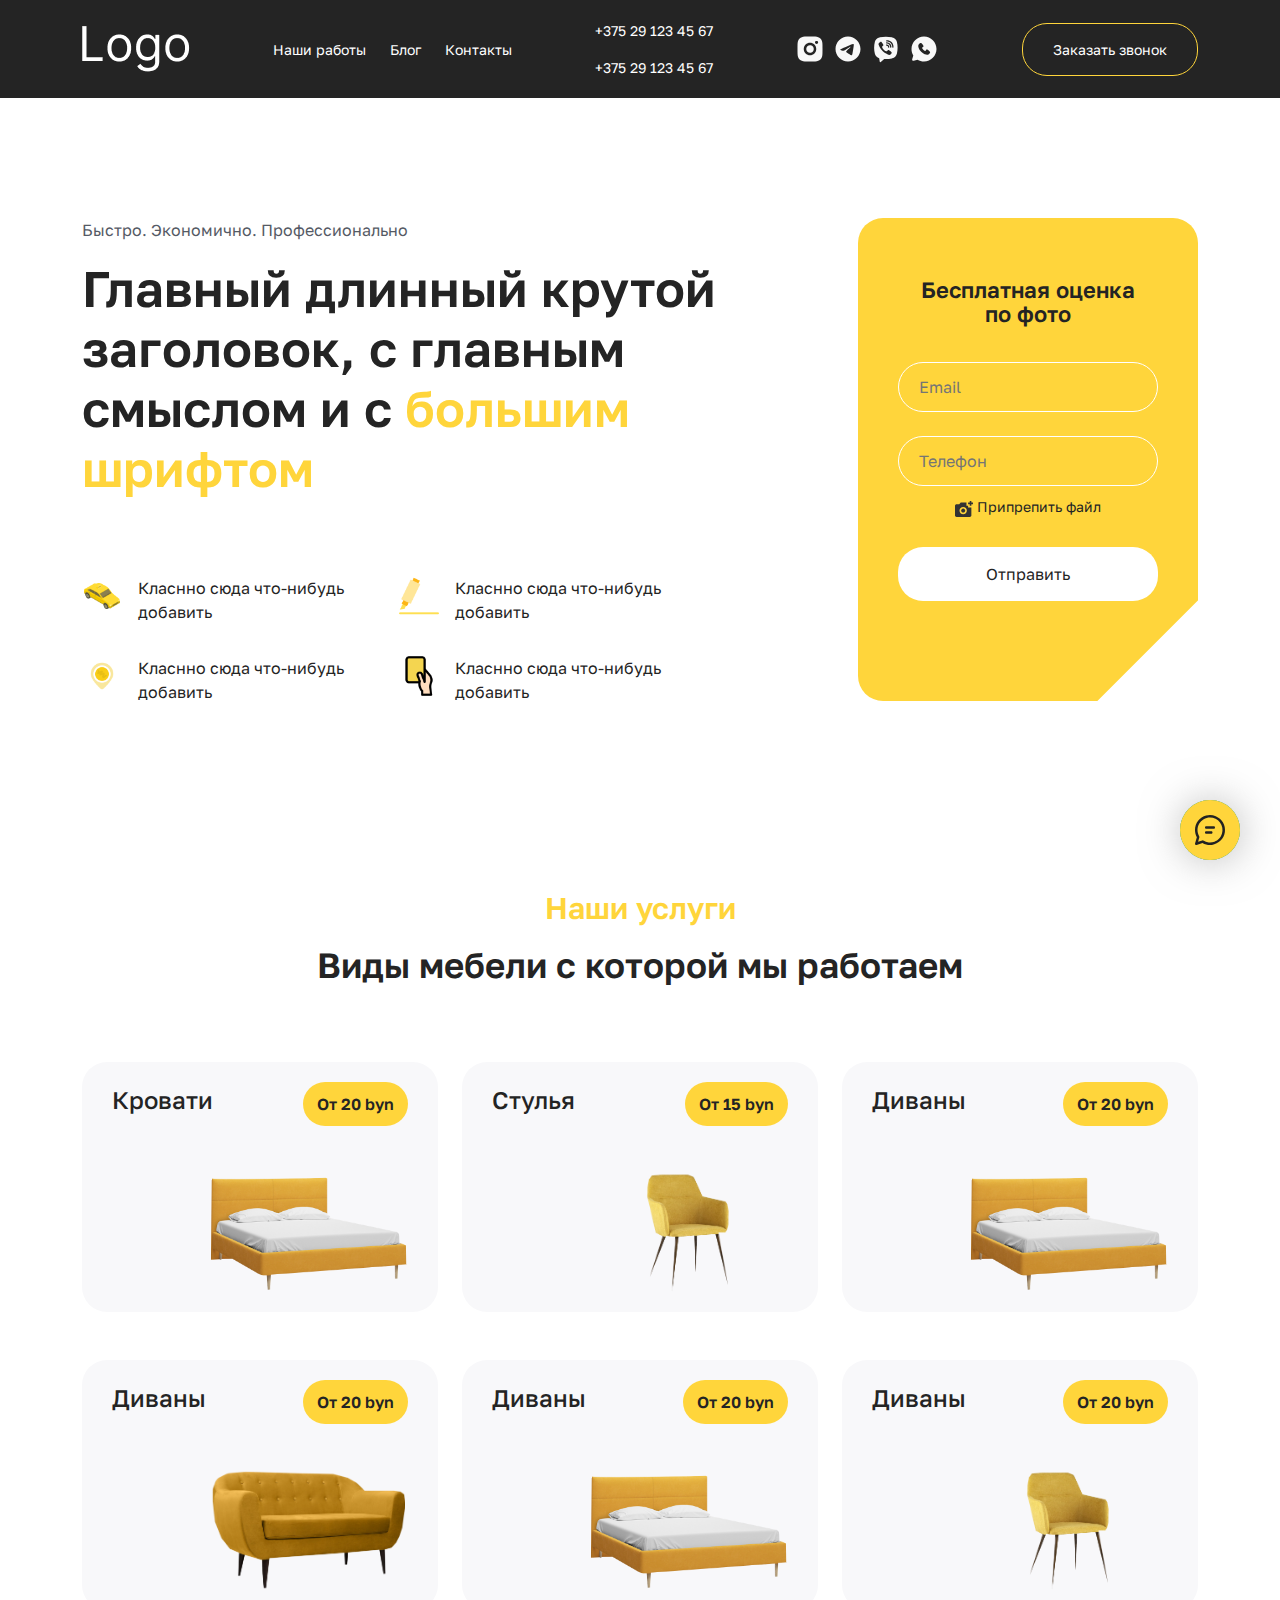
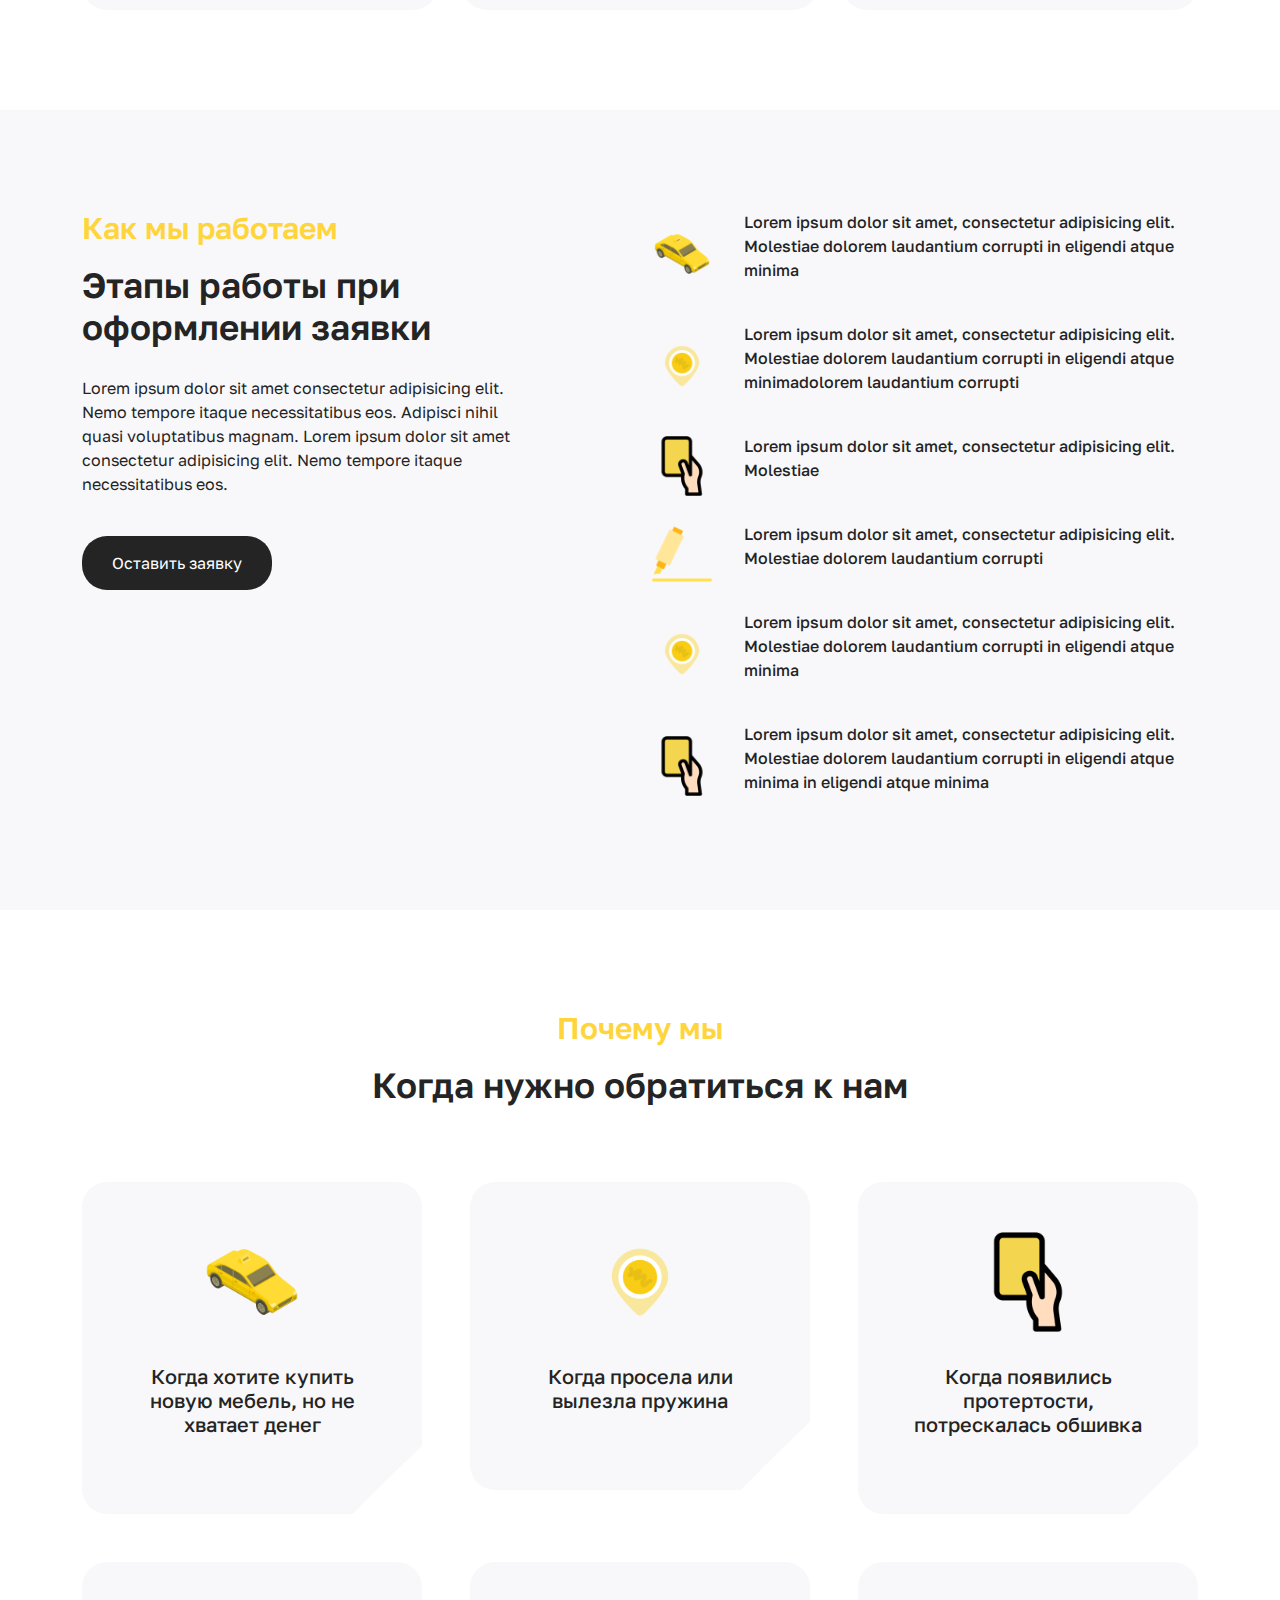
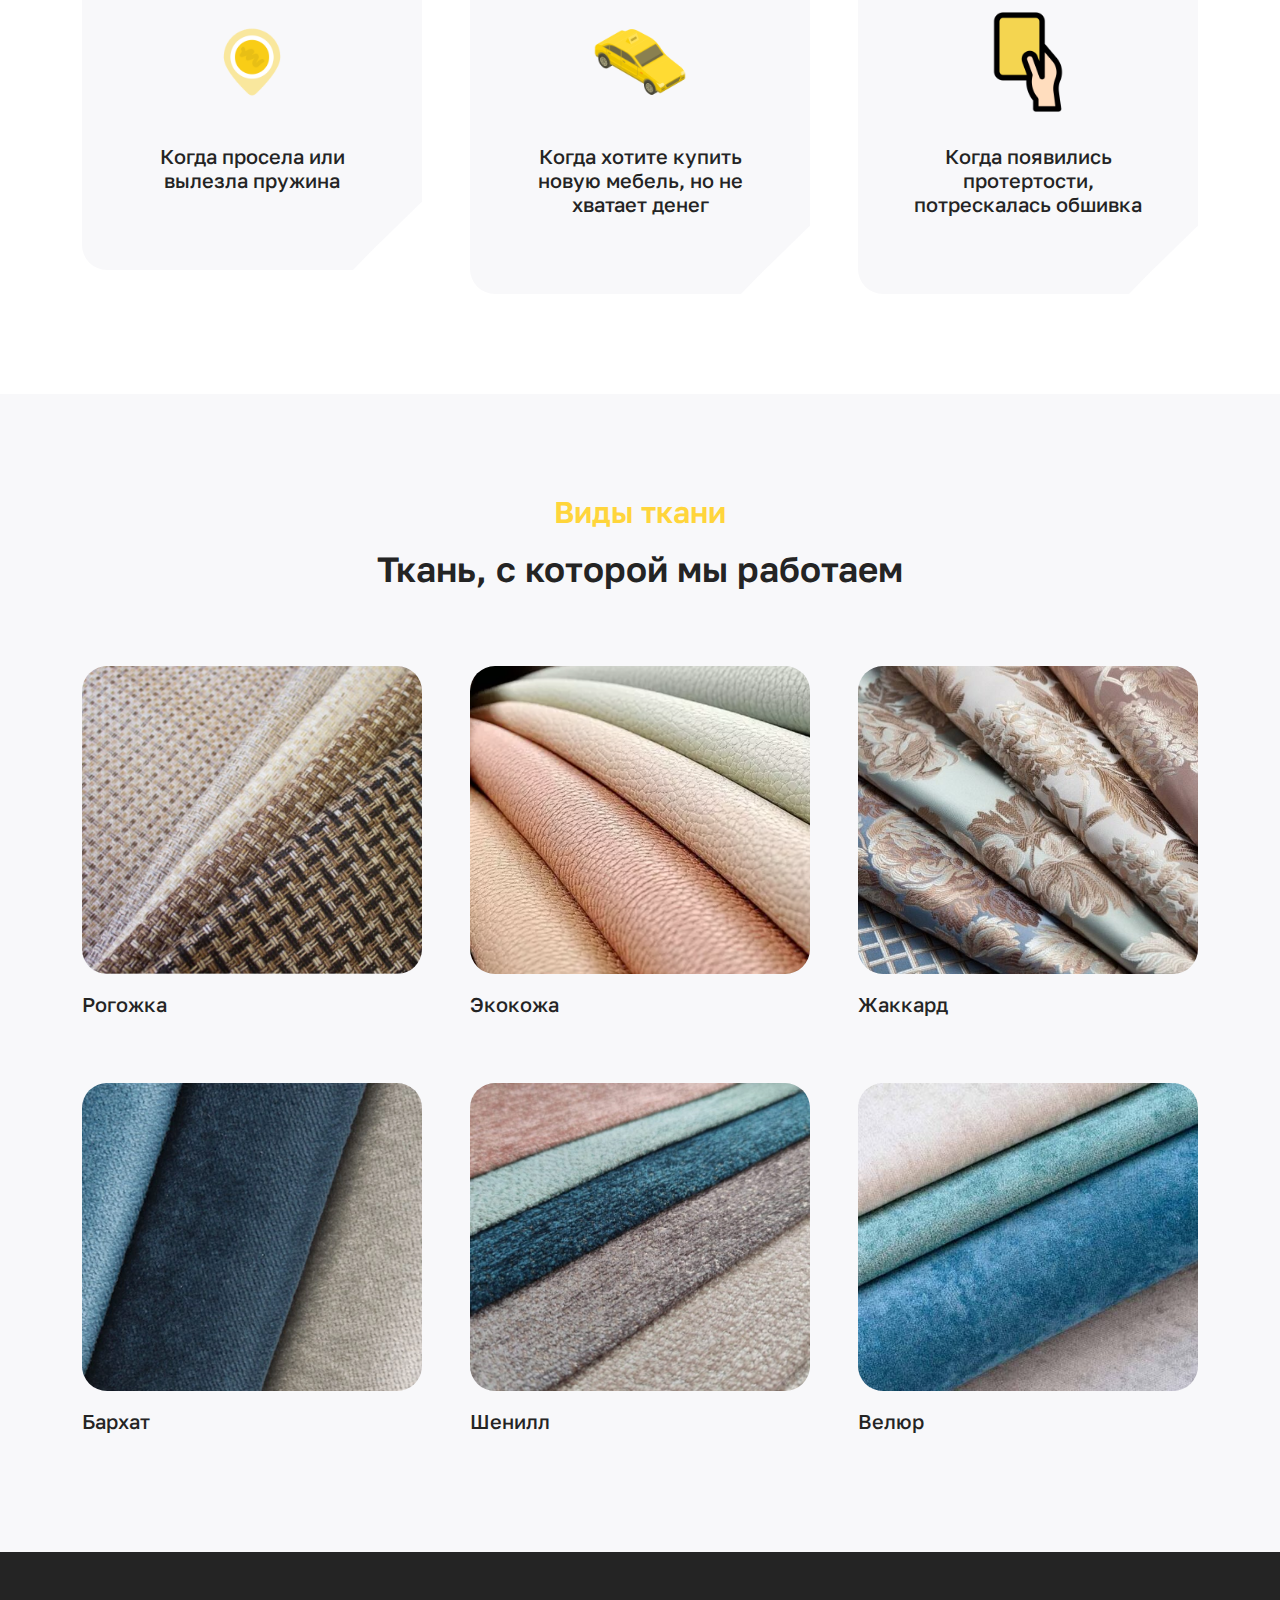
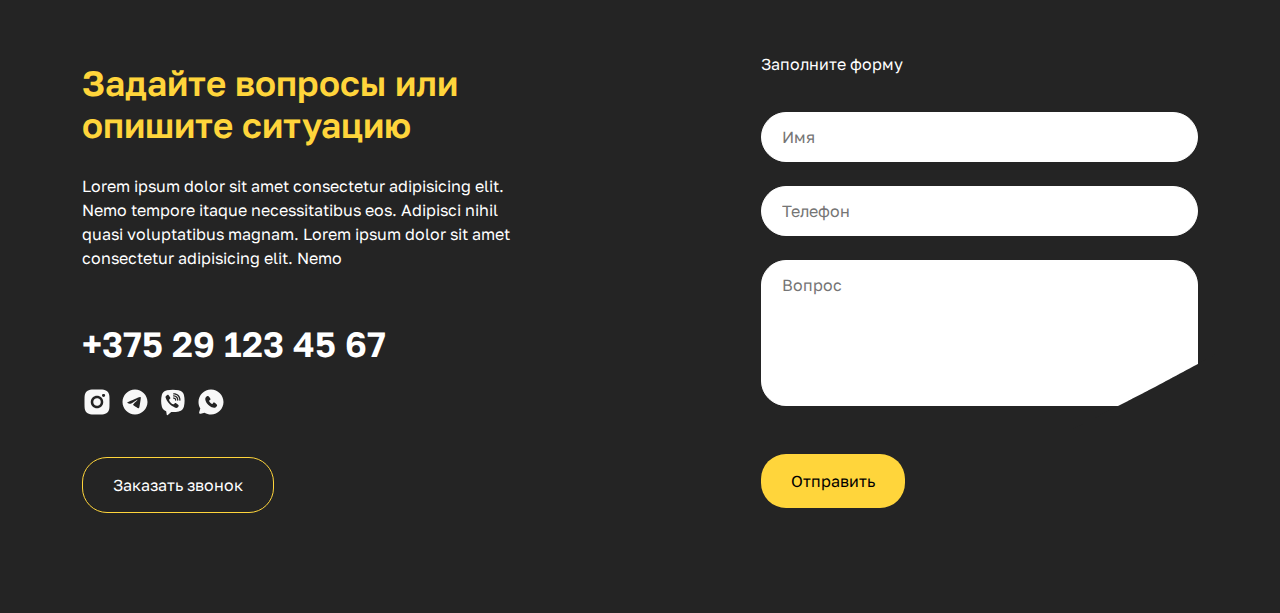
==== commit ccb5bbf0: "feat: add portfolio-detail, blog, blog-detail" ====
--- a/test/index.html
+++ b/test/index.html
@@ -21,10 +21,12 @@
             <nav>
               <ul class="header__list">
                 <li class="header__list-elem">
-                  <a class="header__list-link" href="#">Наши работы</a>
+                  <a class="header__list-link" href="portfolio.html"
+                    >Наши работы</a
+                  >
                 </li>
                 <li class="header__list-elem">
-                  <a class="header__list-link" href="#">Блог</a>
+                  <a class="header__list-link" href="blog.html">Блог</a>
                 </li>
                 <li class="header__list-elem">
                   <a class="header__list-link" href="#">Контакты</a>
--- a/test/css/style.min.css
+++ b/test/css/style.min.css
@@ -1 +1 @@
-@import url(https://fonts.googleapis.com/css2?family=Golos+Text:wght@400;500;600;700;800;900&display=swap);.button{display:flex;align-items:center;justify-content:center;gap:.5rem;outline:0;border:none;border-radius:25px;background-color:rgba(0,0,0,0);padding:15px 30px;transition:.4s}@media screen and (max-width:991px){.button{padding:10px 15px}}.button_primary{background-color:#ffd53b}.button_secondary{border:1.5px solid #ffd53b;color:#fff}.button_secondary:hover{background-color:#ffd53b;color:#242424}.button_white{background-color:#fff;color:#242424}.button_white:hover{background-color:#ffd53b}.button_black{background-color:#242424;color:#fff}.button_black:hover{background-color:#ffd53b;color:#242424}body{font-family:"Golos Text",sans-serif;color:#242424}.overflow{overflow-y:hidden}a{text-decoration:none}.suptitle{color:#555a65}.main-color{color:#ffd53b}.white-color{color:#fff}.file{font-size:14px;font-weight:400;padding:10px 0;text-align:center}.block-phone{display:block;color:#fff;font-size:35px;font-weight:600;transition:.4s}.block-phone:hover{color:#ffd53b}@media screen and (max-width:767px){.block-phone{font-size:25px}}ul{margin:0;padding:0}.header{padding:20px 0;background-color:#242424;color:#fff;font-size:14px}.header__list{display:flex;gap:1.5rem}.header__list-link{color:#fff;transition:.4s}.header__list-link:hover{color:#ffd53b}.header__contacts{display:flex;flex-direction:column;gap:1rem}.header__contacts a{color:#fff;transition:.4s}.header__contacts a:hover{color:#ffd53b}.header__btns{display:flex;gap:1.5rem}.banner{padding:120px 0 100px}@media screen and (max-width:1199px){.banner{padding:70px 0 100px}}@media screen and (max-width:991px){.banner{padding:70px 0}}@media screen and (max-width:767px){.banner{padding:50px 0 70px}}.banner h1{font-weight:600;font-size:50px}@media screen and (max-width:1199px){.banner h1{font-size:40px}}@media screen and (max-width:991px){.banner h1{font-size:35px}}@media screen and (max-width:767px){.banner h1{font-size:30px}}.banner__preferense{padding:70px 0 0 0}@media screen and (max-width:1199px){.banner__preferense{padding:50px 0 0 0}}@media screen and (max-width:991px){.banner__preferense{padding:30px 0 0 0}}.banner__preferense-elem{display:flex;gap:1rem}.banner__preferense-elem p{max-width:220px}@media screen and (max-width:767px){.banner__preferense-elem p{max-width:100%}}.banner__preferense-elem-img{width:40px}.banner__preferense-elem-img img{width:100%}.banner__send{position:relative;margin-left:auto;padding:60px 40px 100px;max-width:340px;background-color:#ffd53b;border-radius:25px}@media screen and (max-width:1199px){.banner__send{padding:30px 20px 45px;position:static}}@media screen and (max-width:991px){.banner__send{position:sticky;top:20px}}@media screen and (max-width:767px){.banner__send{margin-left:auto;margin-right:auto}}.banner__send-title{font-size:22px;font-weight:600;text-align:center;line-height:110%}.banner__send-wrap{display:flex;flex-direction:column;gap:1.5rem;padding-top:20px}.banner__send input{display:block;outline:0;padding:12px 20px;width:100%;border:1.5px solid #fff;border-radius:25px;background:rgba(0,0,0,0)}.banner__send button{width:100%;margin-top:20px}.banner__send .triangle{position:absolute;bottom:-25px;right:-19px}@media screen and (max-width:1199px){.banner__send .triangle{bottom:-75px}}@media screen and (max-width:767px){.banner__send .triangle{display:none}}.block-name h2{font-size:30px;font-weight:600}@media screen and (max-width:767px){.block-name h2{font-size:20px}}.block-name h3{padding:10px 0 20px;font-weight:600;font-size:35px}@media screen and (max-width:767px){.block-name h3{font-size:25px}}.block-name button{margin-top:40px}.item-block__bg{display:flex;flex-direction:column;justify-content:space-between;align-items:end;height:250px;padding:20px 30px;border-radius:25px;background-color:#f8f8fa}.item-block__info{width:100%;display:flex;justify-content:space-between;align-items:center}.item-block__price{background-color:#ffd53b;padding:10px 14px;border-radius:25px;font-weight:600}.item-block__img{width:200px}.item-block__img img{width:100%;max-height:120px;-o-object-fit:contain;object-fit:contain}.items{padding:70px 0 100px}@media screen and (max-width:991px){.items{padding:50px 0 70px}}@media screen and (max-width:767px){.items{padding:0 0 70px}}.service{padding:100px 0 100px;background-color:#f8f8fa}@media screen and (max-width:767px){.service{padding:70px 0 70px}}.service__wrap{display:flex;flex-direction:column;gap:1.5rem}.service__elem{display:flex;align-items:center;gap:2rem}@media screen and (max-width:767px){.service__elem{gap:1rem}}.service__img{width:60px;flex-shrink:0}.service__img img{width:100%}.service__text{font-weight:500}@media screen and (max-width:425px){.service__text{font-size:14px}}.preference{padding:100px 0 100px}@media screen and (max-width:767px){.preference{padding:70px 0 70px}}.pref-block{position:relative;display:flex;flex-direction:column;align-items:center;gap:2rem;padding:50px 40px 70px;text-align:center;background-color:#f8f8fa;border-radius:25px}@media screen and (max-width:767px){.pref-block{padding:20px 20px 40px;gap:1rem}}.pref-block img{width:100px}.pref-block__title{font-size:20px}@media screen and (max-width:767px){.pref-block__title{font-size:16px}}.pref-block .triangle-2{position:absolute;bottom:-28px;right:-3px}@media screen and (max-width:767px){.pref-block .triangle-2{display:none}}.question{padding:100px 0 100px;background-color:#242424;color:#fff}@media screen and (max-width:767px){.question{padding:70px 0 70px}}.mail__wrap{position:relative;display:flex;flex-direction:column;gap:1.5rem;padding-top:20px}.mail__wrap input{display:block;outline:0;padding:12px 20px;width:100%;border:1.5px solid #fff;border-radius:25px;background:#fff}.mail__wrap textarea{display:block;outline:0;padding:12px 20px;width:100%;border:1.5px solid #fff;border-radius:25px;background:#fff}.mail__wrap .triangle-3{position:absolute;bottom:-23px;right:-18px}@media screen and (max-width:767px){.mail__wrap .triangle-3{display:none}}.tkani{background-color:#f8f8fa;padding:100px 0 100px}@media screen and (max-width:767px){.tkani{padding:70px 0 70px}}.tkani__elem-wrap{width:100%;height:308px;border-radius:25px;overflow:hidden}.tkani__elem-wrap img{width:100%;height:100%;-o-object-fit:cover;object-fit:cover;transition:.5s}.tkani__elem-wrap img:hover{transform:scale(1.1)}.tkani__elem-text{padding:15px 0 0 0;font-size:20px;font-weight:500}.chats{position:fixed;bottom:100px;right:100px}.chats-first{position:absolute;top:0;z-index:1000;width:60px;height:60px;display:flex;justify-content:center;align-items:center;border-radius:50px;background-color:#ffd53b}.chats-second{position:absolute;top:0;width:60px;height:60px;display:flex;justify-content:center;align-items:center;border-radius:50px;background-color:#32a7d9;transition:.5s}.chats-second.active{transform:translateY(-150px)}.chats-third{position:absolute;top:0;width:60px;height:60px;display:flex;justify-content:center;align-items:center;border-radius:50px;background-color:#51c65e;transition:.2s}.chats-third.active{transform:translateY(-75px)}+@import url(https://fonts.googleapis.com/css2?family=Golos+Text:wght@400;500;600;700;800;900&display=swap);.button{display:flex;align-items:center;justify-content:center;gap:.5rem;outline:0;border:none;border-radius:25px;background-color:rgba(0,0,0,0);padding:15px 30px;transition:.4s}@media screen and (max-width:991px){.button{padding:10px 15px}}.button_primary{background-color:#ffd53b}.button_secondary{border:1.5px solid #ffd53b;color:#fff}.button_secondary:hover{background-color:#ffd53b;color:#242424}.button_white{background-color:#fff;color:#242424}.button_white:hover{background-color:#ffd53b}.button_black{background-color:#242424;color:#fff}.button_black:hover{background-color:#ffd53b;color:#242424}.button-link{display:inline-flex;align-items:center;justify-content:center;gap:.5rem;padding:15px 30px;border-radius:25px;background-color:#ffd53b;color:#242424;transition:.4s}.button-link:hover{background-color:#fffb00;color:#242424}body{font-family:"Golos Text",sans-serif;color:#242424}.overflow{overflow-y:hidden}a{text-decoration:none}.suptitle{color:#555a65}.main-color{color:#ffd53b}.white-color{color:#fff}.file{font-size:14px;font-weight:400;padding:10px 0;text-align:center}.block-phone{display:block;color:#fff;font-size:35px;font-weight:600;transition:.4s}.block-phone:hover{color:#ffd53b}@media screen and (max-width:767px){.block-phone{font-size:25px}}ul{margin:0;padding:0}.header{padding:20px 0;background-color:#242424;color:#fff;font-size:14px}.header__list{display:flex;gap:1.5rem}.header__list-link{color:#fff;transition:.4s}.header__list-link:hover{color:#ffd53b}.header__contacts{display:flex;flex-direction:column;gap:1rem}.header__contacts a{color:#fff;transition:.4s}.header__contacts a:hover{color:#ffd53b}.header__btns{display:flex;gap:1.5rem}.banner{padding:120px 0 100px}@media screen and (max-width:1199px){.banner{padding:70px 0 100px}}@media screen and (max-width:991px){.banner{padding:70px 0}}@media screen and (max-width:767px){.banner{padding:50px 0 70px}}.banner h1{font-weight:600;font-size:50px}@media screen and (max-width:1199px){.banner h1{font-size:40px}}@media screen and (max-width:991px){.banner h1{font-size:35px}}@media screen and (max-width:767px){.banner h1{font-size:30px}}.banner__preferense{padding:70px 0 0 0}@media screen and (max-width:1199px){.banner__preferense{padding:50px 0 0 0}}@media screen and (max-width:991px){.banner__preferense{padding:30px 0 0 0}}.banner__preferense-elem{display:flex;gap:1rem}.banner__preferense-elem p{max-width:220px}@media screen and (max-width:767px){.banner__preferense-elem p{max-width:100%}}.banner__preferense-elem-img{width:40px}.banner__preferense-elem-img img{width:100%}.banner__send{position:relative;margin-left:auto;padding:60px 40px 100px;max-width:340px;background-color:#ffd53b;border-radius:25px}@media screen and (max-width:1199px){.banner__send{padding:30px 20px 45px;position:static}}@media screen and (max-width:991px){.banner__send{position:sticky;top:20px}}@media screen and (max-width:767px){.banner__send{margin-left:auto;margin-right:auto}}.banner__send-title{font-size:22px;font-weight:600;text-align:center;line-height:110%}.banner__send-wrap{display:flex;flex-direction:column;gap:1.5rem;padding-top:20px}.banner__send input{display:block;outline:0;padding:12px 20px;width:100%;border:1.5px solid #fff;border-radius:25px;background:rgba(0,0,0,0)}.banner__send button{width:100%;margin-top:20px}.banner__send .triangle{position:absolute;bottom:-25px;right:-19px}@media screen and (max-width:1199px){.banner__send .triangle{bottom:-75px}}@media screen and (max-width:767px){.banner__send .triangle{display:none}}.block-name h2{font-size:30px;font-weight:600}@media screen and (max-width:767px){.block-name h2{font-size:20px}}.block-name h3{padding:10px 0 20px;font-weight:600;font-size:35px}@media screen and (max-width:767px){.block-name h3{font-size:25px}}.block-name button{margin-top:40px}.item-block__bg{display:flex;flex-direction:column;justify-content:space-between;align-items:end;height:250px;padding:20px 30px;border-radius:25px;background-color:#f8f8fa}.item-block__info{width:100%;display:flex;justify-content:space-between;align-items:center}.item-block__price{background-color:#ffd53b;padding:10px 14px;border-radius:25px;font-weight:600}.item-block__img{width:200px}.item-block__img img{width:100%;max-height:120px;-o-object-fit:contain;object-fit:contain}.items{padding:70px 0 100px}@media screen and (max-width:991px){.items{padding:50px 0 70px}}@media screen and (max-width:767px){.items{padding:0 0 70px}}.service{padding:100px 0 100px;background-color:#f8f8fa}@media screen and (max-width:767px){.service{padding:70px 0 70px}}.service__wrap{display:flex;flex-direction:column;gap:1.5rem}.service__elem{display:flex;align-items:center;gap:2rem}@media screen and (max-width:767px){.service__elem{gap:1rem}}.service__img{width:60px;flex-shrink:0}.service__img img{width:100%}.service__text{font-weight:500}@media screen and (max-width:425px){.service__text{font-size:14px}}.preference{padding:100px 0 100px}@media screen and (max-width:767px){.preference{padding:70px 0 70px}}.pref-block{position:relative;display:flex;flex-direction:column;align-items:center;gap:2rem;padding:50px 40px 70px;text-align:center;background-color:#f8f8fa;border-radius:25px}@media screen and (max-width:767px){.pref-block{padding:20px 20px 40px;gap:1rem}}.pref-block img{width:100px}.pref-block__title{font-size:20px}@media screen and (max-width:767px){.pref-block__title{font-size:16px}}.pref-block .triangle-2{position:absolute;bottom:-28px;right:-3px}@media screen and (max-width:767px){.pref-block .triangle-2{display:none}}.question{padding:100px 0 100px;background-color:#242424;color:#fff}@media screen and (max-width:767px){.question{padding:70px 0 70px}}.mail__wrap{position:relative;display:flex;flex-direction:column;gap:1.5rem;padding-top:20px}.mail__wrap input{display:block;outline:0;padding:12px 20px;width:100%;border:1.5px solid #fff;border-radius:25px;background:#fff}.mail__wrap textarea{display:block;outline:0;padding:12px 20px;width:100%;border:1.5px solid #fff;border-radius:25px;background:#fff}.mail__wrap .triangle-3{position:absolute;bottom:-23px;right:-18px}@media screen and (max-width:767px){.mail__wrap .triangle-3{display:none}}.tkani{background-color:#f8f8fa;padding:100px 0 100px}@media screen and (max-width:767px){.tkani{padding:70px 0 70px}}.tkani__elem-wrap{width:100%;height:308px;border-radius:25px;overflow:hidden}.tkani__elem-wrap img{width:100%;height:100%;-o-object-fit:cover;object-fit:cover;transition:.5s}.tkani__elem-wrap img:hover{transform:scale(1.1)}.tkani__elem-text{padding:15px 0 0 0;font-size:20px;font-weight:500}.chats{position:fixed;bottom:100px;right:100px}.chats-first{position:absolute;top:0;z-index:1000;width:60px;height:60px;display:flex;justify-content:center;align-items:center;border-radius:50px;background-color:#ffd53b;box-shadow:1px 1px 39px 1px rgba(134,134,134,.5)}.chats-second{position:absolute;top:0;width:60px;height:60px;display:flex;justify-content:center;align-items:center;border-radius:50px;background-color:#32a7d9;transition:.3s}.chats-second.active{transform:translateY(-150px)}.chats-third{position:absolute;top:0;width:60px;height:60px;display:flex;justify-content:center;align-items:center;border-radius:50px;background-color:#51c65e;transition:.3s}.chats-third.active{transform:translateY(-75px)}.breadcrumbs{padding:1rem 0;color:#555a65;font-size:.85rem}.breadcrumbs__wrap{display:flex;flex-wrap:wrap;gap:1rem}@media screen and (max-width:767px){.breadcrumbs__wrap{gap:.5rem}}.breadcrumbs__link{color:#555a65;transition:.5s}.breadcrumbs__link:hover{color:#242424}.page-title{margin:0;padding:0}.page-content{padding-bottom:100px}.page-content__content{padding:30px 0 0 0}@media screen and (max-width:1199px){.page-content__content{padding:25px 0 0 0}}@media screen and (max-width:767px){.page-content__content{padding:20px 0 0 0}}.page-img{overflow:hidden;border-radius:25px}.page-img img{width:100%;height:100%;-o-object-fit:cover;object-fit:cover}.page-img_big{height:768px}@media screen and (max-width:1399px){.page-img_big{height:600px}}@media screen and (max-width:1199px){.page-img_big{height:500px}}@media screen and (max-width:991px){.page-img_big{height:450px}}@media screen and (max-width:767px){.page-img_big{height:350px}}@media screen and (max-width:490px){.page-img_big{height:250px}}.page-img_small{height:500px;border-radius:25px}.page-img_small img{width:100%;height:100%;-o-object-fit:cover;object-fit:cover}@media screen and (max-width:991px){.page-img_small{height:350px}}@media screen and (max-width:767px){.page-img_small{height:250px}}@media screen and (max-width:490px){.page-img_small{height:200px}}.page-list__title{padding-bottom:.8rem}.page-list ul{display:flex;flex-direction:column;gap:1rem}.page-list ul li{position:relative;padding-left:35px}.page-list ul li::before{content:"";position:absolute;top:1px;left:0;width:23px;height:23px;background:#ffd53b url(../img/icons/done.svg) center center no-repeat;border-radius:50px}.page-text__title{padding-bottom:.5rem}.page-text_grey{background-color:#f8f8fa;padding:1rem 2rem;border-radius:25px}@media screen and (max-width:1399px){.page-text_grey{padding:1rem 1.5rem}}@media screen and (max-width:1199px){.page-text_grey{padding:1rem 1rem}}.page-galery{display:grid;grid-template-columns:repeat(3,1fr);gap:1.5rem}@media screen and (max-width:991px){.page-galery{gap:.8rem}}@media screen and (max-width:767px){.page-galery{grid-template-columns:repeat(2,1fr)}}@media screen and (max-width:424px){.page-galery{grid-template-columns:repeat(1,1fr)}}.page-galery__elem{width:100%;height:280px;border-radius:25px;overflow:hidden}@media screen and (max-width:1199px){.page-galery__elem{height:220px}}@media screen and (max-width:991px){.page-galery__elem{height:160px}}@media screen and (max-width:500px){.page-galery__elem{height:140px}}@media screen and (max-width:424px){.page-galery__elem{height:200px}}.page-galery__elem img{width:100%;height:100%;-o-object-fit:cover;object-fit:cover;transition:.5s}.page-galery__elem img:hover{transform:scale(1.1)}.page-blog{display:grid;grid-template-columns:repeat(3,1fr);gap:1.5rem;margin-bottom:1.5rem}@media screen and (max-width:991px){.page-blog{grid-template-columns:1fr 1fr;gap:.8rem;margin-bottom:.8rem}}@media screen and (max-width:575px){.page-blog{grid-template-columns:1fr;gap:2rem;margin-bottom:2rem}}.page-blog_first{display:grid;grid-template-columns:2fr 1fr;gap:1.5rem}@media screen and (max-width:991px){.page-blog_first{grid-template-columns:1fr 1fr;gap:.8rem}}@media screen and (max-width:575px){.page-blog_first{grid-template-columns:1fr;gap:2rem}}.page-content-small{max-width:900px}.page-text img{border-radius:25px}.page-text ul{margin-left:10px;margin-bottom:1rem;display:flex;flex-direction:column;gap:.5rem}.page-text ul li{position:relative;padding-left:25px}.page-text ul li:before{content:"";position:absolute;top:9px;left:0;width:10px;height:10px;background-color:#ffd53b;border-radius:50px}.page-text ol{margin-left:10px;margin-bottom:1rem;padding:0;display:flex;flex-direction:column;gap:.5rem}.page-text ol li{position:relative;padding-left:25px;counter-increment:item}.page-text ol li::before{content:counter(item);position:absolute;left:0;color:#ffd53b;font-weight:600;font-size:18px}.page-date{font-size:14px;color:#555a65;margin-bottom:.5rem}.card-slider{border:1px solid #f8f8fa;color:#242424}.card-slider:hover{color:#242424}.card-slider__wrap{position:relative;width:100%}.card-slider__wrap img{width:100%;height:320px;-o-object-fit:cover;object-fit:cover;border-radius:25px 25px 0 0}@media screen and (max-width:1199px){.card-slider__wrap img{height:250px}}@media screen and (max-width:767px){.card-slider__wrap img{height:200px}}.card-slider__info{display:flex;flex-direction:column;gap:.8rem;padding:1rem 2rem;background-color:#f8f8fa;border-radius:0 0 25px 25px;transition:.5s}@media screen and (max-width:1399px){.card-slider__info{padding:1rem 1.5rem}}@media screen and (max-width:1199px){.card-slider__info{padding:1rem 1rem}}.card-slider__section{position:absolute;top:0;z-index:2;width:100%;height:100%;display:flex;border-radius:25px 25px 0 0}.card-slider__img{display:none}.card-slider__img.active{display:block}.img-first{width:100%;height:100%;display:flex;justify-content:flex-end;align-items:flex-end;padding:0 5px 10px 0}.img-second{width:100%;height:100%;display:flex;justify-content:flex-start;align-items:flex-end;padding:0 0 10px 5px}.card-slider__line{width:50px;height:2px;background-color:gray}.card-slider__line.active{background-color:#000}.card-title{font-size:20px}@media screen and (max-width:767px){.card-title{font-size:18px}}@media screen and (max-width:767px){.card-descr{font-size:14px}}.card-blog{width:100%}.card-blog a{color:#242424}.card-blog__img{width:100%;height:250px;border-radius:25px;overflow:hidden}@media screen and (max-width:767px){.card-blog__img{height:180px}}@media screen and (max-width:575px){.card-blog__img{height:200px}}.card-blog__img img{width:100%;height:100%;-o-object-fit:cover;object-fit:cover;transition:.5s}.card-blog__info{padding:1rem 0 0 0;color:#242424}.card-blog__date{color:gray;font-size:14px}.card-blog_first{position:relative}.card-blog_first .card-blog__img{height:500px}@media screen and (max-width:991px){.card-blog_first .card-blog__img{height:250px}}@media screen and (max-width:767px){.card-blog_first .card-blog__img{height:180px}}@media screen and (max-width:575px){.card-blog_first .card-blog__img{height:200px}}.card-blog_first .card-blog__info{position:absolute;z-index:2;bottom:0;padding:30px;color:#fff}@media screen and (max-width:991px){.card-blog_first .card-blog__info{position:static;color:#242424;padding:1rem 0 0 0}}.card-blog_first .card-blog__date{color:#fff}@media screen and (max-width:991px){.card-blog_first .card-blog__date{color:gray}}@media screen and (max-width:991px){.card-blog_first .card-blog__title{font-size:20px;margin:.25rem 0 0 0}}@media screen and (max-width:767px){.card-blog_first .card-blog__title{font-size:18px}}@media screen and (max-width:991px){.card-blog_first .card-blog__descr{margin:.5rem 0 0 0}}@media screen and (max-width:767px){.card-blog_first .card-blog__descr{font-size:14px}}.card-blog_first .gradient{position:absolute;z-index:1;top:0;left:0;width:100%;height:100%;border-radius:25px;background:linear-gradient(0deg,rgba(0,0,0,.71) 0,rgba(191,188,183,0) 50%)}@media screen and (max-width:991px){.card-blog_first .gradient{display:none}}.card-blog:hover .card-blog__img img{transform:scale(1.1)}